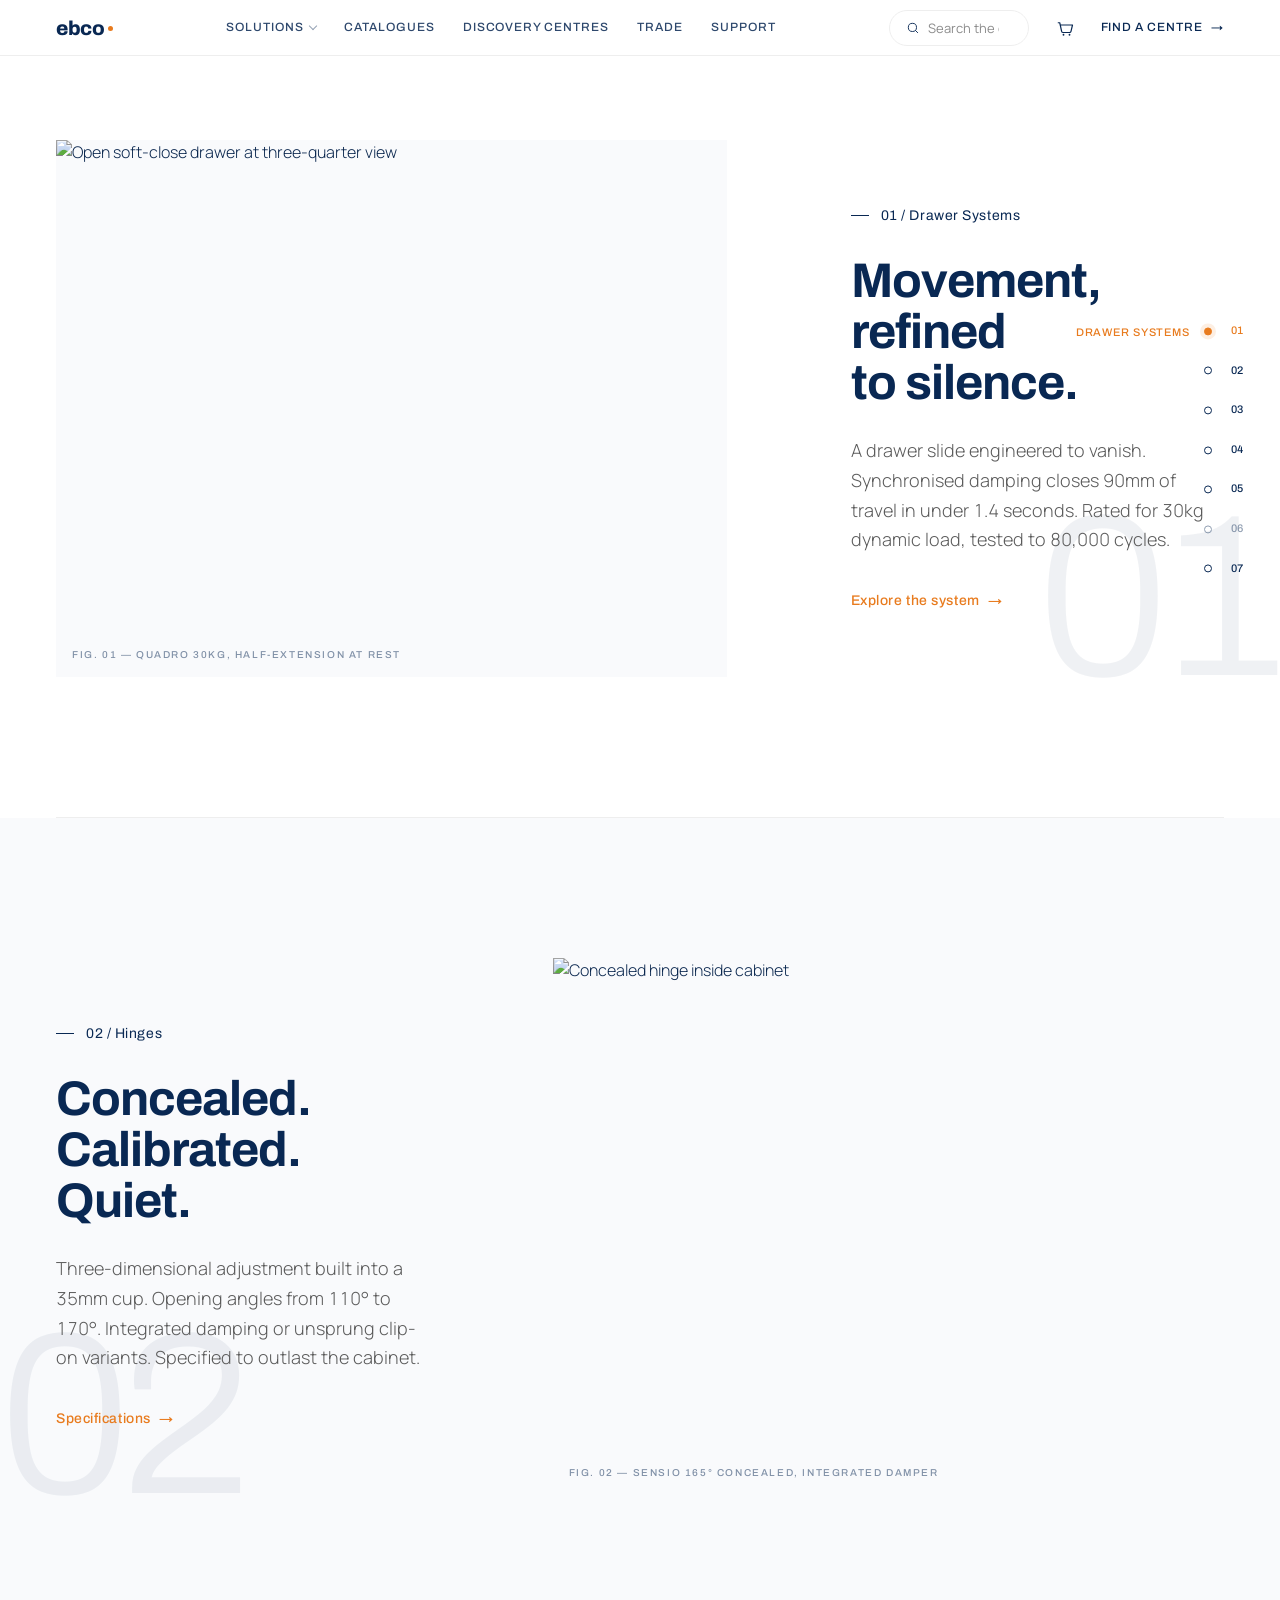
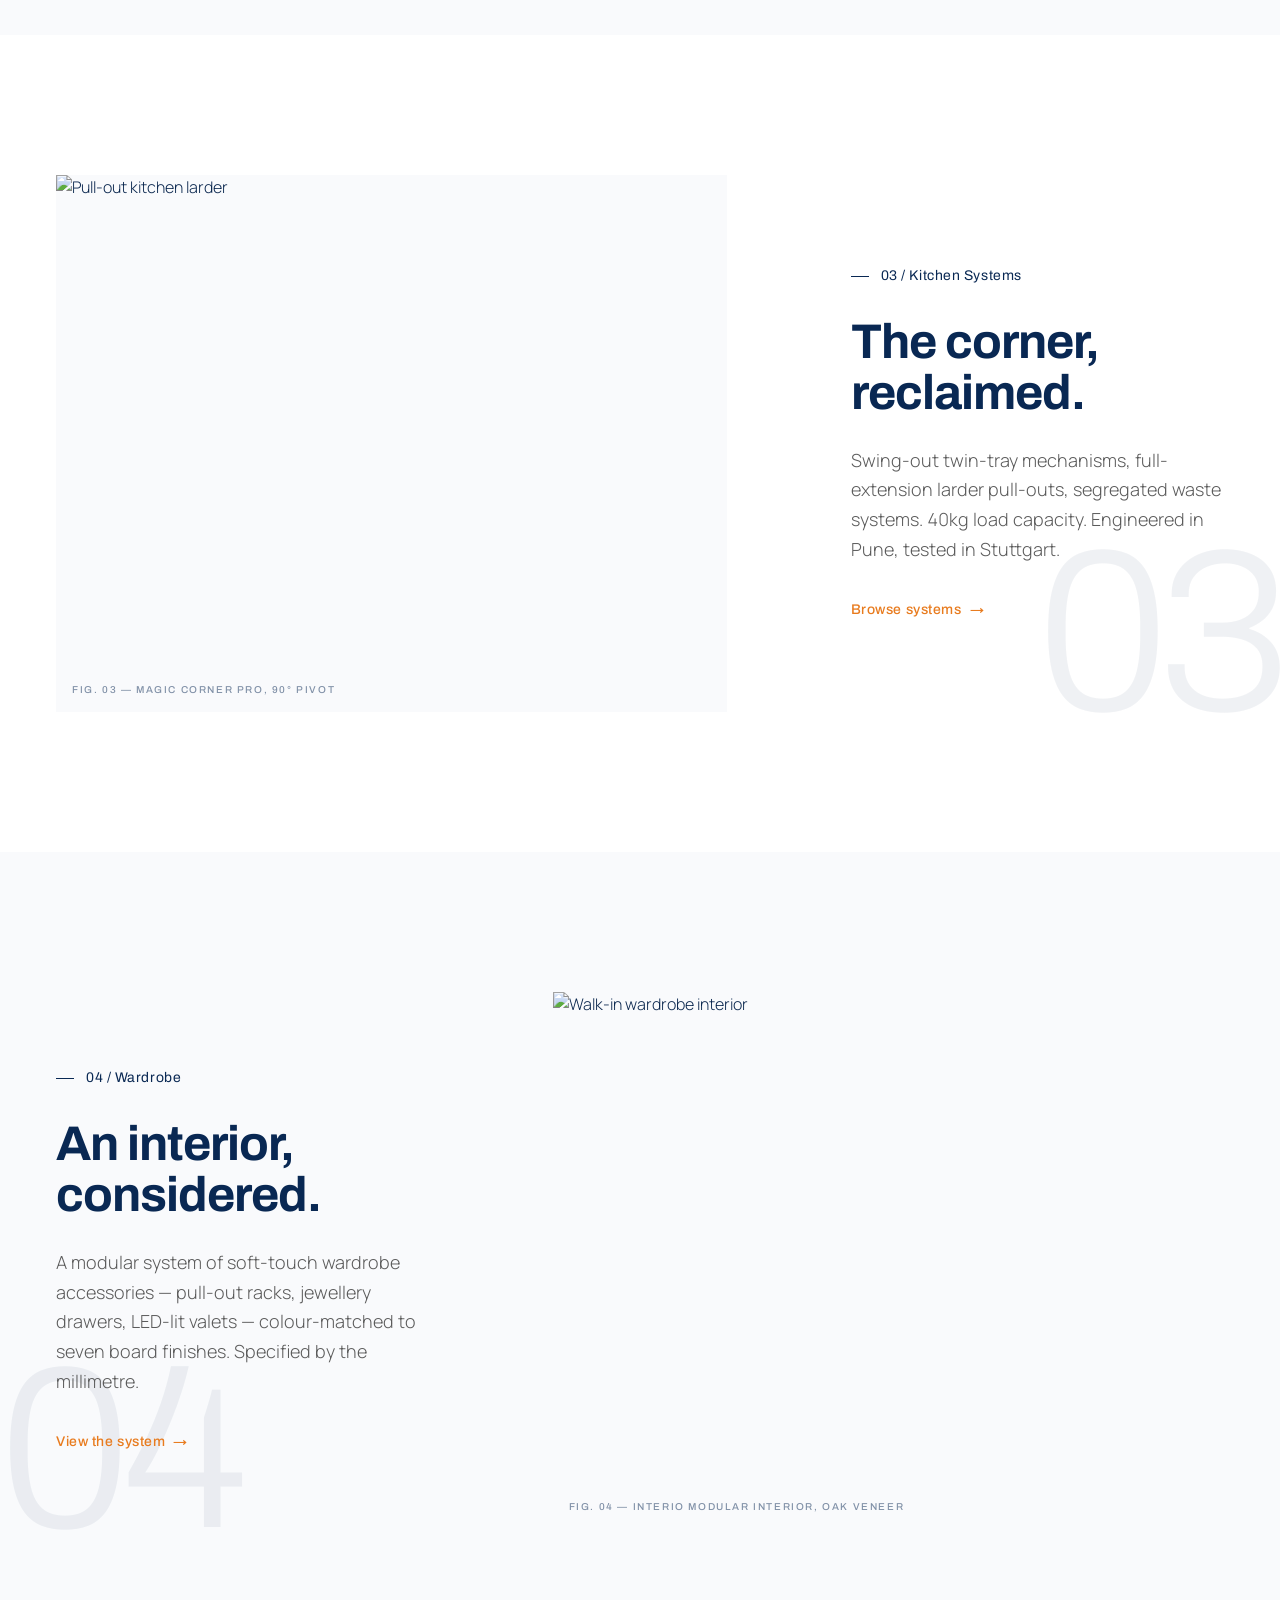
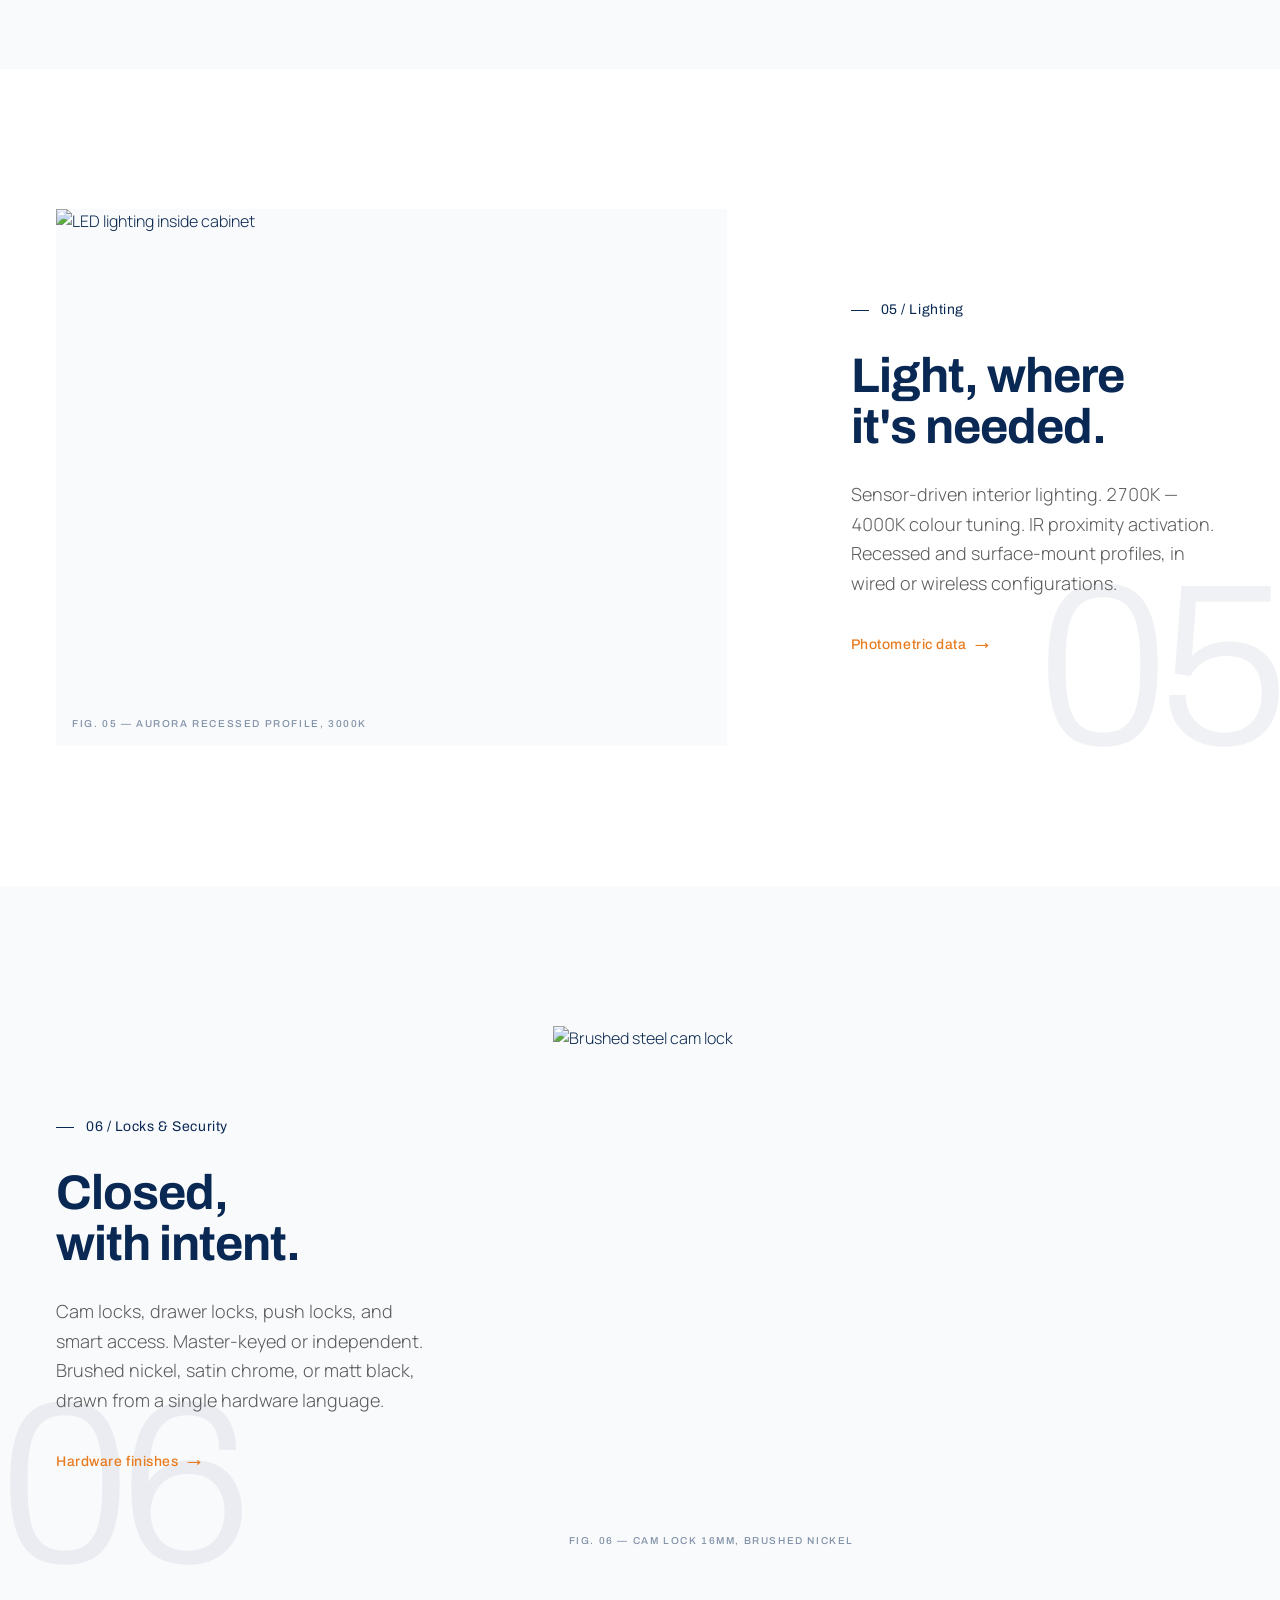
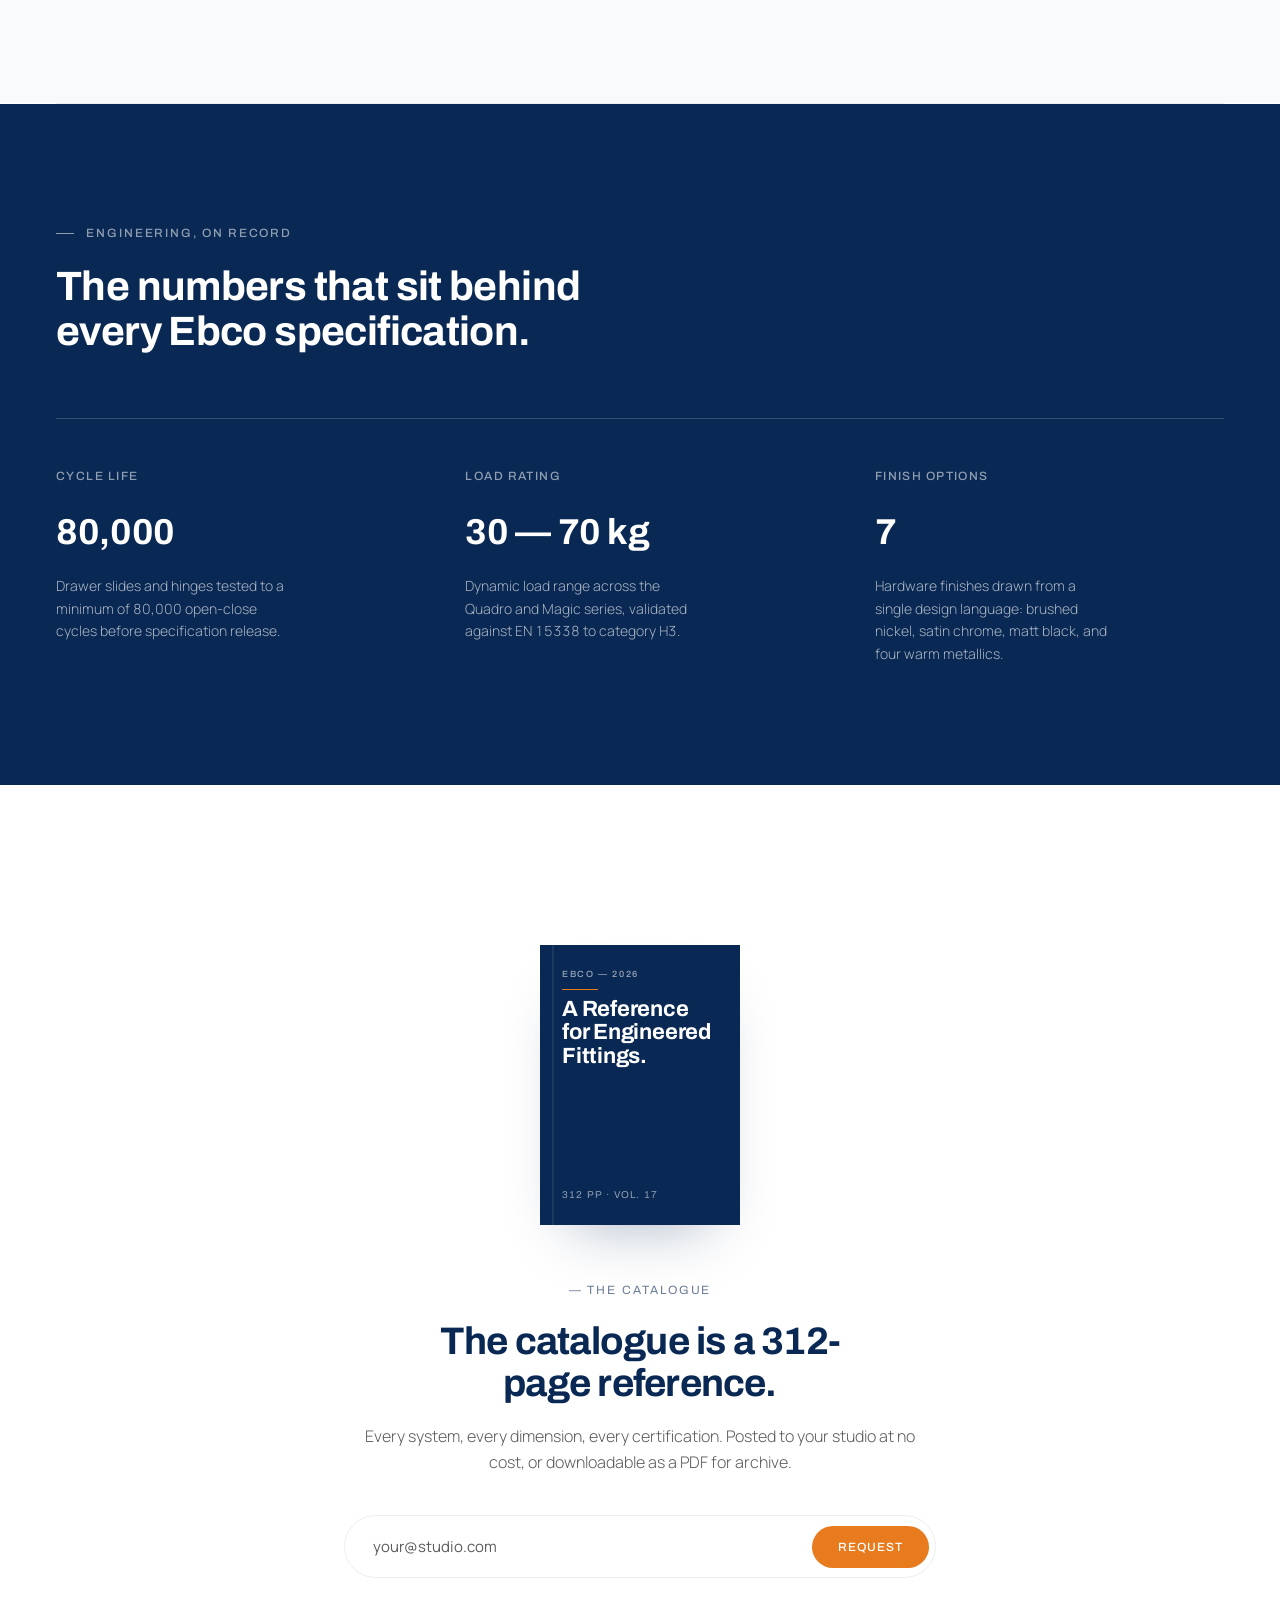
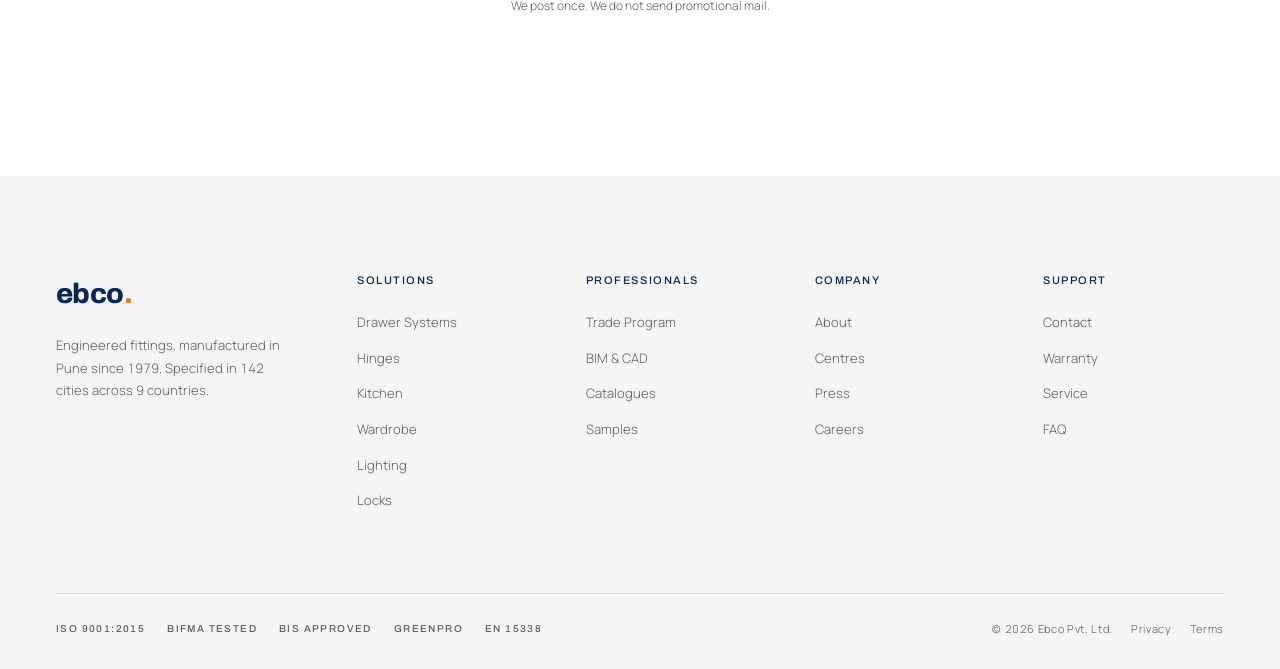
==== index.html @ 533020ce "Initial commit: Ebco 2.0 static site + GitHub Pages workflow" ====
<!doctype html>
<html lang="en">
<head>
<meta charset="utf-8" />
<meta name="viewport" content="width=device-width, initial-scale=1" />
<title>Ebco — A reference document.</title>

<link rel="preconnect" href="https://fonts.googleapis.com">
<link rel="preconnect" href="https://fonts.gstatic.com" crossorigin>
<link href="https://fonts.googleapis.com/css2?family=Archivo:wght@300;400;500;600;700&family=Manrope:wght@200;300;400;500;600&display=swap" rel="stylesheet">
<script src="mega-menu.js" defer></script>

<style>
  :root {
    --navy: #092853;
    --navy-deep: #061a37;
    --orange: #E87B1E;
    --orange-hover: #D77C1B;
    --tint-1: #F9FAFC;
    --tint-2: #F3FAFF;
    --white: #FFFFFF;
    --grey-50: #FAFAFA;
    --grey-100: #F5F5F5;
    --grey-300: #EEEEEE;
    --grey-500: #5B5B5B;
    --grey-700: #3a3a3a;
    --border-light: #DDDDDD;
    --font-display: 'Archivo', system-ui, sans-serif;
    --font-body: 'Manrope', system-ui, sans-serif;
  }

  * { box-sizing: border-box; margin: 0; padding: 0; }

  html { scroll-behavior: smooth; }
  body {
    background: var(--white);
    color: var(--navy);
    font-family: var(--font-body);
    font-weight: 300;
    font-size: 16px;
    line-height: 1.6;
    -webkit-font-smoothing: antialiased;
    -moz-osx-font-smoothing: grayscale;
    overflow-x: hidden;
    font-feature-settings: "tnum" 1;
  }
  a { color: inherit; text-decoration: none; transition: color 200ms; }
  img { display: block; max-width: 100%; }
  button { font-family: inherit; cursor: pointer; border: none; background: none; color: inherit; }
  ::selection { background: var(--navy); color: var(--white); }

  /* ===== Grid ===== */
  .grid12 {
    display: grid;
    grid-template-columns: repeat(12, 1fr);
    column-gap: 24px;
    width: 100%;
    max-width: 1440px;
    margin: 0 auto;
    padding: 0 56px;
  }
  @media (max-width: 900px) {
    .grid12 { padding: 0 24px; column-gap: 16px; }
  }

  /* ===== Type ===== */
  .ui {
    font-family: var(--font-display);
    font-weight: 500;
    font-size: 13px;
    letter-spacing: 0.08em;
    text-transform: uppercase;
  }
  .num-kicker {
    font-family: var(--font-display);
    font-weight: 300;
    font-size: 14px;
    letter-spacing: 0.06em;
    color: var(--navy);
    font-variant-numeric: tabular-nums;
  }
  .link-orange {
    color: var(--orange);
    font-family: var(--font-display);
    font-weight: 500;
    font-size: 14px;
    letter-spacing: 0.04em;
    display: inline-flex;
    align-items: center;
    gap: 8px;
  }
  .link-orange:hover { color: var(--orange-hover); }
  .link-orange .arr { display: inline-block; transition: transform 200ms; }
  .link-orange:hover .arr { transform: translateX(4px); }

  /* ===== Nav ===== */
  .nav {
    position: fixed; top: 0; left: 0; right: 0; z-index: 50;
    height: 56px;
    background: rgba(255,255,255,0.96);
    backdrop-filter: blur(8px);
    border-bottom: 1px solid var(--grey-300);
    display: flex; align-items: center;
  }
  .nav-inner {
    width: 100%; max-width: 1440px; margin: 0 auto;
    padding: 0 56px;
    display: flex; align-items: center; justify-content: space-between;
    gap: 32px;
  }
  .nav-logo { font-family: var(--font-display); font-weight: 800; font-size: 20px; color: var(--navy); letter-spacing: -0.02em; display: flex; align-items: center; gap: 4px; }
  .nav-logo .dot { width: 5px; height: 5px; border-radius: 50%; background: var(--orange); margin-bottom: -2px; }
  .nav-items { display: flex; gap: 28px; }
  .nav-items a {
    font-family: var(--font-display);
    font-weight: 500; font-size: 12px;
    letter-spacing: 0.08em; text-transform: uppercase;
    color: var(--navy); opacity: 0.85;
  }
  .nav-items a:hover { opacity: 1; color: var(--orange); }
  .nav-right { display: flex; align-items: center; gap: 20px; }

  .search-pill {
    display: inline-flex; align-items: center; gap: 8px;
    padding: 8px 16px;
    border: 1px solid var(--grey-300);
    border-radius: 50px;
    width: 140px;
    transition: width 280ms cubic-bezier(0.16,1,0.3,1), border-color 200ms;
    background: transparent;
  }
  .search-pill:focus-within {
    width: 280px;
    border-color: var(--orange);
  }
  .search-pill input {
    flex: 1; min-width: 0; border: none; outline: none; background: transparent;
    font-family: var(--font-body); font-size: 13px; color: var(--navy);
  }
  .search-pill input::placeholder { color: var(--grey-500); opacity: .7; }
  .search-pill svg { color: var(--navy); flex-shrink: 0; }
  .search-pill:focus-within svg { color: var(--orange); }

  .icon-btn {
    width: 32px; height: 32px;
    display: inline-flex; align-items: center; justify-content: center;
    color: var(--navy);
  }
  .icon-btn:hover { color: var(--orange); }

  .nav-cta {
    color: var(--navy);
    font-family: var(--font-display); font-weight: 500;
    font-size: 12px; letter-spacing: 0.08em; text-transform: uppercase;
    display: inline-flex; align-items: center; gap: 8px;
  }
  .nav-cta:hover { color: var(--orange); }

  @media (max-width: 1100px) {
    .nav-items { display: none; }
  }
  @media (max-width: 700px) {
    .nav-inner { padding: 0 24px; }
    .search-pill { width: 36px; padding: 8px; }
    .search-pill input { display: none; }
    .nav-cta-text { display: none; }
  }

  /* ===== Vertical section rail ===== */
  .rail {
    position: fixed;
    right: 36px;
    top: 50%;
    transform: translateY(-50%);
    z-index: 40;
    display: flex; flex-direction: column;
    gap: 22px;
  }
  .rail-item {
    display: flex; align-items: center; gap: 14px;
    color: var(--navy);
    opacity: 0.45;
    transition: opacity 240ms, color 240ms;
    cursor: pointer;
    text-align: right;
    position: relative;
    justify-content: flex-end;
  }
  .rail-item:hover { opacity: 0.85; }
  .rail-item.is-active { opacity: 1; color: var(--orange); }
  .rail-num {
    font-family: var(--font-display);
    font-weight: 500;
    font-size: 11px;
    letter-spacing: 0.06em;
    font-variant-numeric: tabular-nums;
    width: 18px;
    text-align: right;
  }
  .rail-dot {
    width: 8px; height: 8px; border-radius: 50%;
    border: 1px solid currentColor;
    background: transparent;
    transition: background 240ms, transform 240ms, box-shadow 240ms;
    flex-shrink: 0;
  }
  .rail-item.is-active .rail-dot {
    background: var(--orange);
    box-shadow: 0 0 0 4px rgba(232,123,30,0.12);
  }
  .rail-label {
    font-family: var(--font-display);
    font-weight: 500;
    font-size: 11px;
    letter-spacing: 0.08em;
    text-transform: uppercase;
    opacity: 0;
    transform: translateX(6px);
    transition: opacity 240ms, transform 240ms;
    white-space: nowrap;
    position: absolute;
    right: calc(100% + 14px); /* sit left of the dot+num row, never affect its width */
    top: 50%;
    margin-top: -7px; /* visually center to ~14px line height */
  }
  .rail-item.is-active .rail-label,
  .rail-item:hover .rail-label { opacity: 1; transform: translateX(0); }

  @media (max-width: 1100px) { .rail { display: none; } }

  /* ===== Scroll snap container ===== */
  .snap-wrap {
    /* IMPORTANT: Don't use scroll-snap on body — breaks nav. Just use intersection observer */
  }

  /* ===== Section ===== */
  section.spec {
    padding: 140px 0;
    background: var(--white);
    position: relative;
  }
  section.spec.banded { background: var(--tint-1); }

  .sys-row {
    display: grid;
    grid-template-columns: repeat(12, 1fr);
    column-gap: 24px;
    align-items: center;
    position: relative;
  }
  /* Ghost number */
  .ghost-num {
    position: absolute;
    font-family: var(--font-display);
    font-weight: 300;
    font-size: clamp(140px, 18vw, 240px);
    line-height: 0.85;
    color: var(--navy);
    opacity: 0.06;
    letter-spacing: -0.04em;
    pointer-events: none;
    z-index: 0;
    font-variant-numeric: tabular-nums;
    user-select: none;
  }
  .sys-image-left .ghost-num { right: 0; bottom: -20px; }
  .sys-image-right .ghost-num { left: 0; bottom: -20px; }

  .sys-image-left .sys-img-col { grid-column: 1 / span 7; }
  .sys-image-left .sys-copy-col { grid-column: 9 / span 4; }
  .sys-image-right .sys-img-col { grid-column: 6 / span 7; order: 2; }
  .sys-image-right .sys-copy-col { grid-column: 1 / span 4; }

  .sys-img {
    aspect-ratio: 5 / 4;
    background: var(--tint-1);
    position: relative;
    overflow: hidden;
  }
  .sys-img img {
    width: 100%; height: 100%; object-fit: cover;
    filter: saturate(0.92);
  }
  .sys-img .img-caption {
    position: absolute;
    left: 16px; bottom: 14px;
    font-family: var(--font-display);
    font-weight: 500; font-size: 10px;
    letter-spacing: 0.16em; text-transform: uppercase;
    color: var(--navy); opacity: 0.5;
    font-variant-numeric: tabular-nums;
  }

  .sys-copy { position: relative; z-index: 1; }
  .sys-copy .kicker {
    font-family: var(--font-display);
    font-weight: 400;
    font-size: 14px;
    letter-spacing: 0.04em;
    color: var(--navy);
    margin-bottom: 28px;
    font-variant-numeric: tabular-nums;
    display: flex; align-items: center; gap: 12px;
  }
  .sys-copy .kicker::before {
    content: ''; width: 18px; height: 1px; background: var(--navy); display: inline-block;
  }
  .sys-copy h2 {
    font-family: var(--font-display);
    font-weight: 700;
    font-size: clamp(36px, 3.8vw, 64px);
    line-height: 1.05;
    letter-spacing: -0.02em;
    color: var(--navy);
    margin-bottom: 28px;
    max-width: 12ch;
    text-wrap: balance;
  }
  .sys-copy .desc {
    font-family: var(--font-body);
    font-weight: 300;
    font-size: 18px;
    line-height: 1.65;
    color: var(--grey-500);
    margin-bottom: 32px;
    max-width: 50ch;
  }

  /* Divider */
  .hair { width: 100%; height: 1px; background: var(--grey-300); margin: 0 auto; }

  @media (max-width: 1024px) {
    .sys-row { grid-template-columns: 1fr; column-gap: 0; }
    .sys-image-left .sys-img-col,
    .sys-image-right .sys-img-col,
    .sys-image-left .sys-copy-col,
    .sys-image-right .sys-copy-col {
      grid-column: 1 / -1;
      order: initial;
    }
    .sys-image-right .sys-img-col { order: -1; }
    .sys-copy-col { margin-top: 40px; }
    .ghost-num { font-size: 120px !important; top: auto; bottom: -10px; }
    section.spec { padding: 80px 0; }
  }

  /* ===== Hero (Section 02) ===== */
  .hero {
    padding-top: 140px; /* under nav */
    padding-bottom: 120px;
  }

  /* ===== Spec strip ===== */
  .spec-strip {
    background: var(--navy);
    color: var(--white);
    padding: 120px 0;
  }
  .spec-strip .grid12 { row-gap: 0; }
  .spec-strip-head { grid-column: 1 / span 12; margin-bottom: 64px; }
  .spec-strip-head .kicker {
    font-family: var(--font-display); font-weight: 500;
    font-size: 12px; letter-spacing: 0.16em; text-transform: uppercase;
    color: rgba(255,255,255,0.55);
    display: flex; align-items: center; gap: 12px;
    margin-bottom: 20px;
  }
  .spec-strip-head .kicker::before {
    content: ''; width: 18px; height: 1px; background: rgba(255,255,255,0.55); display: inline-block;
  }
  .spec-strip-head h2 {
    font-family: var(--font-display); font-weight: 700;
    font-size: clamp(28px, 3.2vw, 44px); line-height: 1.1; letter-spacing: -0.015em;
    color: var(--white);
    max-width: 22ch;
  }
  .spec-cols {
    grid-column: 1 / span 12;
    display: grid;
    grid-template-columns: repeat(3, 1fr);
    gap: 60px;
    border-top: 1px solid rgba(255,255,255,0.18);
    padding-top: 48px;
  }
  .spec-col {
    display: flex; flex-direction: column;
  }
  .spec-col .lbl {
    font-family: var(--font-display); font-weight: 500;
    font-size: 12px; letter-spacing: 0.12em; text-transform: uppercase;
    color: rgba(255,255,255,0.55);
    margin-bottom: 18px;
  }
  .spec-col .big {
    font-family: var(--font-display); font-weight: 700;
    font-size: 36px; letter-spacing: -0.01em;
    color: var(--white);
    margin-bottom: 14px;
    font-variant-numeric: tabular-nums;
  }
  .spec-col .desc {
    font-family: var(--font-body); font-weight: 300;
    font-size: 14px; line-height: 1.6;
    color: rgba(255,255,255,0.65);
    max-width: 30ch;
  }
  @media (max-width: 900px) {
    .spec-cols { grid-template-columns: 1fr; gap: 36px; }
    .spec-strip { padding: 80px 0; }
  }

  /* ===== Catalogue request ===== */
  .cat-req {
    padding: 160px 0;
    background: var(--white);
    text-align: left;
  }
  .cat-inner {
    max-width: 640px;
    margin: 0 auto;
    padding: 0 24px;
  }
  .cat-thumb-wrap {
    margin-bottom: 56px;
    display: flex; justify-content: center;
  }
  .cat-thumb {
    width: 200px; height: 280px;
    background: var(--navy);
    box-shadow: 0 30px 60px -30px rgba(9,40,83,0.35);
    position: relative;
    overflow: hidden;
    display: flex; flex-direction: column; justify-content: space-between;
    padding: 22px;
    color: var(--white);
  }
  .cat-thumb::after {
    content: ''; position: absolute;
    left: 12px; top: 0; bottom: 0; width: 2px;
    background: rgba(255,255,255,0.08);
  }
  .cat-thumb .tt-top { font-family: var(--font-display); font-weight: 500; font-size: 9px; letter-spacing: 0.18em; opacity: 0.6; }
  .cat-thumb .tt-mid { font-family: var(--font-display); font-weight: 700; font-size: 22px; line-height: 1.05; letter-spacing: -0.01em; }
  .cat-thumb .tt-bot { font-family: var(--font-display); font-weight: 400; font-size: 10px; letter-spacing: 0.12em; opacity: 0.55; }
  .cat-thumb .tt-rule { width: 36px; height: 1px; background: var(--orange); margin: 8px 0; }

  .cat-req h2 {
    font-family: var(--font-display); font-weight: 700;
    font-size: clamp(28px, 3vw, 44px); line-height: 1.1; letter-spacing: -0.02em;
    color: var(--navy);
    text-align: left;
    margin-bottom: 18px;
    max-width: 18ch;
  }
  .cat-req p.lead {
    font-family: var(--font-body); font-weight: 300;
    font-size: 16px; line-height: 1.65; color: var(--grey-500);
    max-width: 56ch;
    margin-bottom: 40px;
  }
  .req-form {
    display: flex; align-items: center; gap: 10px;
    padding: 6px;
    border: 1px solid var(--grey-300);
    border-radius: 50px;
    background: var(--white);
    transition: border-color 200ms;
    margin-bottom: 18px;
  }
  .req-form:focus-within { border-color: var(--orange); }
  .req-form input {
    flex: 1; border: none; outline: none; background: transparent;
    padding: 14px 22px; font-family: var(--font-body); font-size: 15px;
    color: var(--navy);
  }
  .req-form input::placeholder { color: var(--grey-500); }
  .req-cta {
    background: var(--orange); color: var(--white);
    padding: 14px 26px; border-radius: 50px;
    font-family: var(--font-display); font-weight: 500;
    font-size: 12px; letter-spacing: 0.08em; text-transform: uppercase;
    transition: background 200ms;
  }
  .req-cta:hover { background: var(--orange-hover); }
  .req-fine { font-size: 12px; color: var(--grey-500); }

  @media (max-width: 600px) {
    .cat-req { padding: 80px 0; }
    .req-form { flex-direction: column; border-radius: 18px; padding: 10px; }
    .req-form input { width: 100%; text-align: center; }
    .req-cta { width: 100%; justify-content: center; display: flex; }
  }

  /* ===== Footer ===== */
  footer.f {
    background: var(--grey-100);
    color: var(--navy);
    padding: 96px 0 32px;
  }
  .f-grid {
    display: grid;
    grid-template-columns: 1.4fr repeat(4, 1fr);
    gap: 48px;
    margin-bottom: 80px;
  }
  .f-brand .logo { font-family: var(--font-display); font-weight: 800; font-size: 28px; color: var(--navy); letter-spacing: -0.02em; }
  .f-brand .logo .dot { color: var(--orange); }
  .f-brand p { margin-top: 18px; font-size: 13px; color: var(--grey-500); line-height: 1.7; max-width: 28ch; }
  .f-col h4 {
    font-family: var(--font-display); font-weight: 500;
    font-size: 11px; letter-spacing: 0.14em; text-transform: uppercase;
    color: var(--navy); margin-bottom: 20px;
  }
  .f-col ul { list-style: none; display: flex; flex-direction: column; gap: 10px; }
  .f-col a { font-size: 13px; color: var(--grey-500); font-weight: 300; }
  .f-col a:hover { color: var(--orange); }
  .f-base {
    border-top: 1px solid var(--border-light);
    padding-top: 26px;
    display: flex; justify-content: space-between; align-items: center;
    flex-wrap: wrap; gap: 16px;
    font-size: 11px; color: var(--grey-500);
    letter-spacing: 0.06em;
  }
  .f-base .certs { display: flex; gap: 22px; flex-wrap: wrap; font-family: var(--font-display); font-weight: 500; letter-spacing: 0.14em; text-transform: uppercase; font-size: 10px; }
  .f-base .legal { display: flex; gap: 18px; }
  .f-base a:hover { color: var(--orange); }
  @media (max-width: 900px) {
    .f-grid { grid-template-columns: 1fr 1fr; gap: 40px; }
  }
  @media (max-width: 540px) {
    .f-grid { grid-template-columns: 1fr; }
  }
</style>
</head>
<body>

<!-- ============ NAV ============ -->
<header class="nav">
  <div class="nav-inner">
    <a href="#" class="nav-logo">ebco<span class="dot"></span></a>
    <nav class="nav-items">
      <a href="#sec-1">Solutions</a>
      <a href="#">Catalogues</a>
      <a href="Find a Centre.html">Discovery Centres</a>
      <a href="#">Trade</a>
      <a href="#">Support</a>
    </nav>
    <div class="nav-right">
      <label class="search-pill" aria-label="Search">
        <svg viewBox="0 0 24 24" width="14" height="14" fill="none" stroke="currentColor" stroke-width="1.6">
          <circle cx="11" cy="11" r="7"></circle>
          <path d="m20 20-3.5-3.5" stroke-linecap="round"></path>
        </svg>
        <input type="search" placeholder="Search the catalogue" />
      </label>
      <button class="icon-btn" aria-label="Cart">
        <svg viewBox="0 0 24 24" width="18" height="18" fill="none" stroke="currentColor" stroke-width="1.6">
          <path d="M3 5h2l2.5 11.5a2 2 0 0 0 2 1.5h8.5a2 2 0 0 0 2-1.5L22 8H6" stroke-linecap="round" stroke-linejoin="round"></path>
          <circle cx="10" cy="21" r="1.2" fill="currentColor" stroke="none"></circle>
          <circle cx="18" cy="21" r="1.2" fill="currentColor" stroke="none"></circle>
        </svg>
      </button>
      <a href="Find a Centre.html" class="nav-cta"><span class="nav-cta-text">Find a centre</span> →</a>
    </div>
  </div>
</header>

<!-- ============ RAIL ============ -->
<aside class="rail" id="rail">
  <a class="rail-item" data-target="sec-1"><span class="rail-label">Drawer Systems</span><span class="rail-dot"></span><span class="rail-num">01</span></a>
  <a class="rail-item" data-target="sec-2"><span class="rail-label">Hinges</span><span class="rail-dot"></span><span class="rail-num">02</span></a>
  <a class="rail-item" data-target="sec-3"><span class="rail-label">Kitchen Systems</span><span class="rail-dot"></span><span class="rail-num">03</span></a>
  <a class="rail-item" data-target="sec-4"><span class="rail-label">Wardrobe</span><span class="rail-dot"></span><span class="rail-num">04</span></a>
  <a class="rail-item" data-target="sec-5"><span class="rail-label">Lighting</span><span class="rail-dot"></span><span class="rail-num">05</span></a>
  <a class="rail-item" data-target="sec-6"><span class="rail-label">Locks</span><span class="rail-dot"></span><span class="rail-num">06</span></a>
  <a class="rail-item" data-target="sec-7"><span class="rail-label">Catalogue</span><span class="rail-dot"></span><span class="rail-num">07</span></a>
</aside>

<main>

<!-- ============ 01. HERO / DRAWER SYSTEMS ============ -->
<section class="spec hero" id="sec-1" data-screen-label="01 Drawer Systems">
  <div class="grid12 sys-row sys-image-left">
    <div class="ghost-num">01</div>
    <div class="sys-img-col">
      <div class="sys-img">
        <img src="https://images.unsplash.com/photo-1556909114-f6e7ad7d3136?w=1600&q=85&auto=format&fit=crop" alt="Open soft-close drawer at three-quarter view" loading="eager" />
        <div class="img-caption">Fig. 01 — Quadro 30kg, half-extension at rest</div>
      </div>
    </div>
    <div class="sys-copy-col">
      <div class="sys-copy">
        <div class="kicker">01 / Drawer Systems</div>
        <h2>Movement, refined to silence.</h2>
        <p class="desc">A drawer slide engineered to vanish. Synchronised damping closes 90mm of travel in under 1.4 seconds. Rated for 30kg dynamic load, tested to 80,000 cycles.</p>
        <a href="PLP - Power User.html" class="link-orange">Explore the system <span class="arr">→</span></a>
      </div>
    </div>
  </div>
</section>

<div class="grid12"><div class="hair" style="grid-column: 1 / -1;"></div></div>

<!-- ============ 02. HINGES ============ -->
<section class="spec banded" id="sec-2" data-screen-label="02 Hinges">
  <div class="grid12 sys-row sys-image-right">
    <div class="ghost-num">02</div>
    <div class="sys-img-col">
      <div class="sys-img">
        <img src="https://images.unsplash.com/photo-1565538810643-b5bdb714032a?w=1600&q=85&auto=format&fit=crop" alt="Concealed hinge inside cabinet" />
        <div class="img-caption">Fig. 02 — Sensio 165° concealed, integrated damper</div>
      </div>
    </div>
    <div class="sys-copy-col">
      <div class="sys-copy">
        <div class="kicker">02 / Hinges</div>
        <h2>Concealed. Calibrated. Quiet.</h2>
        <p class="desc">Three-dimensional adjustment built into a 35mm cup. Opening angles from 110° to 170°. Integrated damping or unsprung clip-on variants. Specified to outlast the cabinet.</p>
        <a href="PLP - Power User.html" class="link-orange">Specifications <span class="arr">→</span></a>
      </div>
    </div>
  </div>
</section>

<!-- ============ 03. KITCHEN SYSTEMS ============ -->
<section class="spec" id="sec-3" data-screen-label="03 Kitchen Systems">
  <div class="grid12 sys-row sys-image-left">
    <div class="ghost-num">03</div>
    <div class="sys-img-col">
      <div class="sys-img">
        <img src="https://images.unsplash.com/photo-1556910103-1c02745aae4d?w=1600&q=85&auto=format&fit=crop" alt="Pull-out kitchen larder" />
        <div class="img-caption">Fig. 03 — Magic Corner Pro, 90° pivot</div>
      </div>
    </div>
    <div class="sys-copy-col">
      <div class="sys-copy">
        <div class="kicker">03 / Kitchen Systems</div>
        <h2>The corner, reclaimed.</h2>
        <p class="desc">Swing-out twin-tray mechanisms, full-extension larder pull-outs, segregated waste systems. 40kg load capacity. Engineered in Pune, tested in Stuttgart.</p>
        <a href="PLP - Power User.html" class="link-orange">Browse systems <span class="arr">→</span></a>
      </div>
    </div>
  </div>
</section>

<!-- ============ 04. WARDROBE ============ -->
<section class="spec banded" id="sec-4" data-screen-label="04 Wardrobe">
  <div class="grid12 sys-row sys-image-right">
    <div class="ghost-num">04</div>
    <div class="sys-img-col">
      <div class="sys-img">
        <img src="https://images.unsplash.com/photo-1631679706909-1844bbd07221?w=1600&q=85&auto=format&fit=crop" alt="Walk-in wardrobe interior" />
        <div class="img-caption">Fig. 04 — Interio modular interior, oak veneer</div>
      </div>
    </div>
    <div class="sys-copy-col">
      <div class="sys-copy">
        <div class="kicker">04 / Wardrobe</div>
        <h2>An interior, considered.</h2>
        <p class="desc">A modular system of soft-touch wardrobe accessories — pull-out racks, jewellery drawers, LED-lit valets — colour-matched to seven board finishes. Specified by the millimetre.</p>
        <a href="PLP - Power User.html" class="link-orange">View the system <span class="arr">→</span></a>
      </div>
    </div>
  </div>
</section>

<!-- ============ 05. LIGHTING ============ -->
<section class="spec" id="sec-5" data-screen-label="05 Lighting">
  <div class="grid12 sys-row sys-image-left">
    <div class="ghost-num">05</div>
    <div class="sys-img-col">
      <div class="sys-img">
        <img src="https://images.unsplash.com/photo-1556228720-195a672e8a03?w=1600&q=85&auto=format&fit=crop" alt="LED lighting inside cabinet" />
        <div class="img-caption">Fig. 05 — Aurora recessed profile, 3000K</div>
      </div>
    </div>
    <div class="sys-copy-col">
      <div class="sys-copy">
        <div class="kicker">05 / Lighting</div>
        <h2>Light, where it's needed.</h2>
        <p class="desc">Sensor-driven interior lighting. 2700K — 4000K colour tuning. IR proximity activation. Recessed and surface-mount profiles, in wired or wireless configurations.</p>
        <a href="PLP - Power User.html" class="link-orange">Photometric data <span class="arr">→</span></a>
      </div>
    </div>
  </div>
</section>

<!-- ============ 06. LOCKS ============ -->
<section class="spec banded" id="sec-6" data-screen-label="06 Locks">
  <div class="grid12 sys-row sys-image-right">
    <div class="ghost-num">06</div>
    <div class="sys-img-col">
      <div class="sys-img">
        <img src="https://images.unsplash.com/photo-1558618666-fcd25c85cd64?w=1600&q=85&auto=format&fit=crop" alt="Brushed steel cam lock" />
        <div class="img-caption">Fig. 06 — Cam lock 16mm, brushed nickel</div>
      </div>
    </div>
    <div class="sys-copy-col">
      <div class="sys-copy">
        <div class="kicker">06 / Locks &amp; Security</div>
        <h2>Closed, with intent.</h2>
        <p class="desc">Cam locks, drawer locks, push locks, and smart access. Master-keyed or independent. Brushed nickel, satin chrome, or matt black, drawn from a single hardware language.</p>
        <a href="PLP - Power User.html" class="link-orange">Hardware finishes <span class="arr">→</span></a>
      </div>
    </div>
  </div>
</section>

<div class="grid12"><div class="hair" style="grid-column: 1 / -1;"></div></div>

<!-- ============ SPEC STRIP ============ -->
<section class="spec-strip" data-screen-label="07 Specification">
  <div class="grid12">
    <div class="spec-strip-head">
      <div class="kicker">Engineering, on record</div>
      <h2>The numbers that sit behind every Ebco specification.</h2>
    </div>
    <div class="spec-cols">
      <div class="spec-col">
        <div class="lbl">Cycle Life</div>
        <div class="big">80,000</div>
        <div class="desc">Drawer slides and hinges tested to a minimum of 80,000 open-close cycles before specification release.</div>
      </div>
      <div class="spec-col">
        <div class="lbl">Load Rating</div>
        <div class="big">30 — 70 kg</div>
        <div class="desc">Dynamic load range across the Quadro and Magic series, validated against EN 15338 to category H3.</div>
      </div>
      <div class="spec-col">
        <div class="lbl">Finish Options</div>
        <div class="big">7</div>
        <div class="desc">Hardware finishes drawn from a single design language: brushed nickel, satin chrome, matt black, and four warm metallics.</div>
      </div>
    </div>
  </div>
</section>

<!-- ============ CATALOGUE REQUEST ============ -->
<section class="cat-req" id="sec-7" data-screen-label="08 Catalogue Request">
  <div class="cat-inner">
    <div class="cat-thumb-wrap">
      <div class="cat-thumb" aria-hidden="true">
        <div>
          <div class="tt-top">EBCO — 2026</div>
          <div class="tt-rule"></div>
          <div class="tt-mid">A Reference<br/>for Engineered<br/>Fittings.</div>
        </div>
        <div class="tt-bot">312 PP · VOL. 17</div>
      </div>
    </div>
    <div style="text-align:center; display:flex; flex-direction:column; align-items:center;">
      <div class="kicker" style="font-family:var(--font-display); font-weight:400; font-size:12px; letter-spacing:0.16em; text-transform:uppercase; color:var(--navy); margin-bottom: 20px; opacity:.6;">— THE CATALOGUE</div>
      <h2 style="text-align:center; margin-left:auto; margin-right:auto;">The catalogue is a 312-page reference.</h2>
      <p class="lead" style="text-align:center; margin-left:auto; margin-right:auto;">Every system, every dimension, every certification. Posted to your studio at no cost, or downloadable as a PDF for archive.</p>
    </div>
    <form class="req-form" onsubmit="event.preventDefault(); this.querySelector('.req-cta').textContent='✓ Requested';">
      <input type="email" required placeholder="your@studio.com" aria-label="Email" />
      <button class="req-cta" type="submit">Request</button>
    </form>
    <p class="req-fine" style="text-align:center;">We post once. We do not send promotional mail.</p>
  </div>
</section>

</main>

<!-- ============ FOOTER ============ -->
<footer class="f" data-screen-label="09 Footer">
  <div class="grid12">
    <div style="grid-column: 1 / -1;">
      <div class="f-grid">
        <div class="f-brand">
          <div class="logo">ebco<span class="dot">.</span></div>
          <p>Engineered fittings, manufactured in Pune since 1979. Specified in 142 cities across 9 countries.</p>
        </div>
        <div class="f-col">
          <h4>Solutions</h4>
          <ul>
            <li><a href="#sec-1">Drawer Systems</a></li>
            <li><a href="#sec-2">Hinges</a></li>
            <li><a href="#sec-3">Kitchen</a></li>
            <li><a href="#sec-4">Wardrobe</a></li>
            <li><a href="#sec-5">Lighting</a></li>
            <li><a href="#sec-6">Locks</a></li>
          </ul>
        </div>
        <div class="f-col">
          <h4>Professionals</h4>
          <ul>
            <li><a href="#">Trade Program</a></li>
            <li><a href="#">BIM &amp; CAD</a></li>
            <li><a href="#">Catalogues</a></li>
            <li><a href="#">Samples</a></li>
          </ul>
        </div>
        <div class="f-col">
          <h4>Company</h4>
          <ul>
            <li><a href="#">About</a></li>
            <li><a href="#">Centres</a></li>
            <li><a href="#">Press</a></li>
            <li><a href="#">Careers</a></li>
          </ul>
        </div>
        <div class="f-col">
          <h4>Support</h4>
          <ul>
            <li><a href="#">Contact</a></li>
            <li><a href="#">Warranty</a></li>
            <li><a href="#">Service</a></li>
            <li><a href="#">FAQ</a></li>
          </ul>
        </div>
      </div>
      <div class="f-base">
        <div class="certs">
          <span>ISO 9001:2015</span>
          <span>BIFMA Tested</span>
          <span>BIS Approved</span>
          <span>GreenPro</span>
          <span>EN 15338</span>
        </div>
        <div class="legal">
          <span>© 2026 Ebco Pvt. Ltd.</span>
          <a href="#">Privacy</a>
          <a href="#">Terms</a>
        </div>
      </div>
    </div>
  </div>
</footer>

<script>
  // Section rail — track current section via IntersectionObserver
  (function(){
    var items = document.querySelectorAll('.rail-item');
    var sections = ['sec-1','sec-2','sec-3','sec-4','sec-5','sec-6','sec-7']
      .map(function(id){ return document.getElementById(id); }).filter(Boolean);

    function setActive(id){
      items.forEach(function(el){
        el.classList.toggle('is-active', el.dataset.target === id);
      });
    }

    // Click → smooth scroll
    items.forEach(function(el){
      el.addEventListener('click', function(e){
        e.preventDefault();
        var t = document.getElementById(el.dataset.target);
        if (t) t.scrollIntoView({ behavior:'smooth', block:'start' });
      });
    });

    // IntersectionObserver
    var io = new IntersectionObserver(function(entries){
      // Pick the entry with highest intersection ratio above a threshold
      var best = null;
      entries.forEach(function(e){
        if (e.isIntersecting && (!best || e.intersectionRatio > best.intersectionRatio)) {
          best = e;
        }
      });
      if (best) setActive(best.target.id);
    }, { rootMargin: '-40% 0px -40% 0px', threshold: [0, 0.25, 0.5, 0.75] });

    sections.forEach(function(s){ io.observe(s); });

    // Set initial
    setActive('sec-1');
  })();
</script>

</body>
</html>
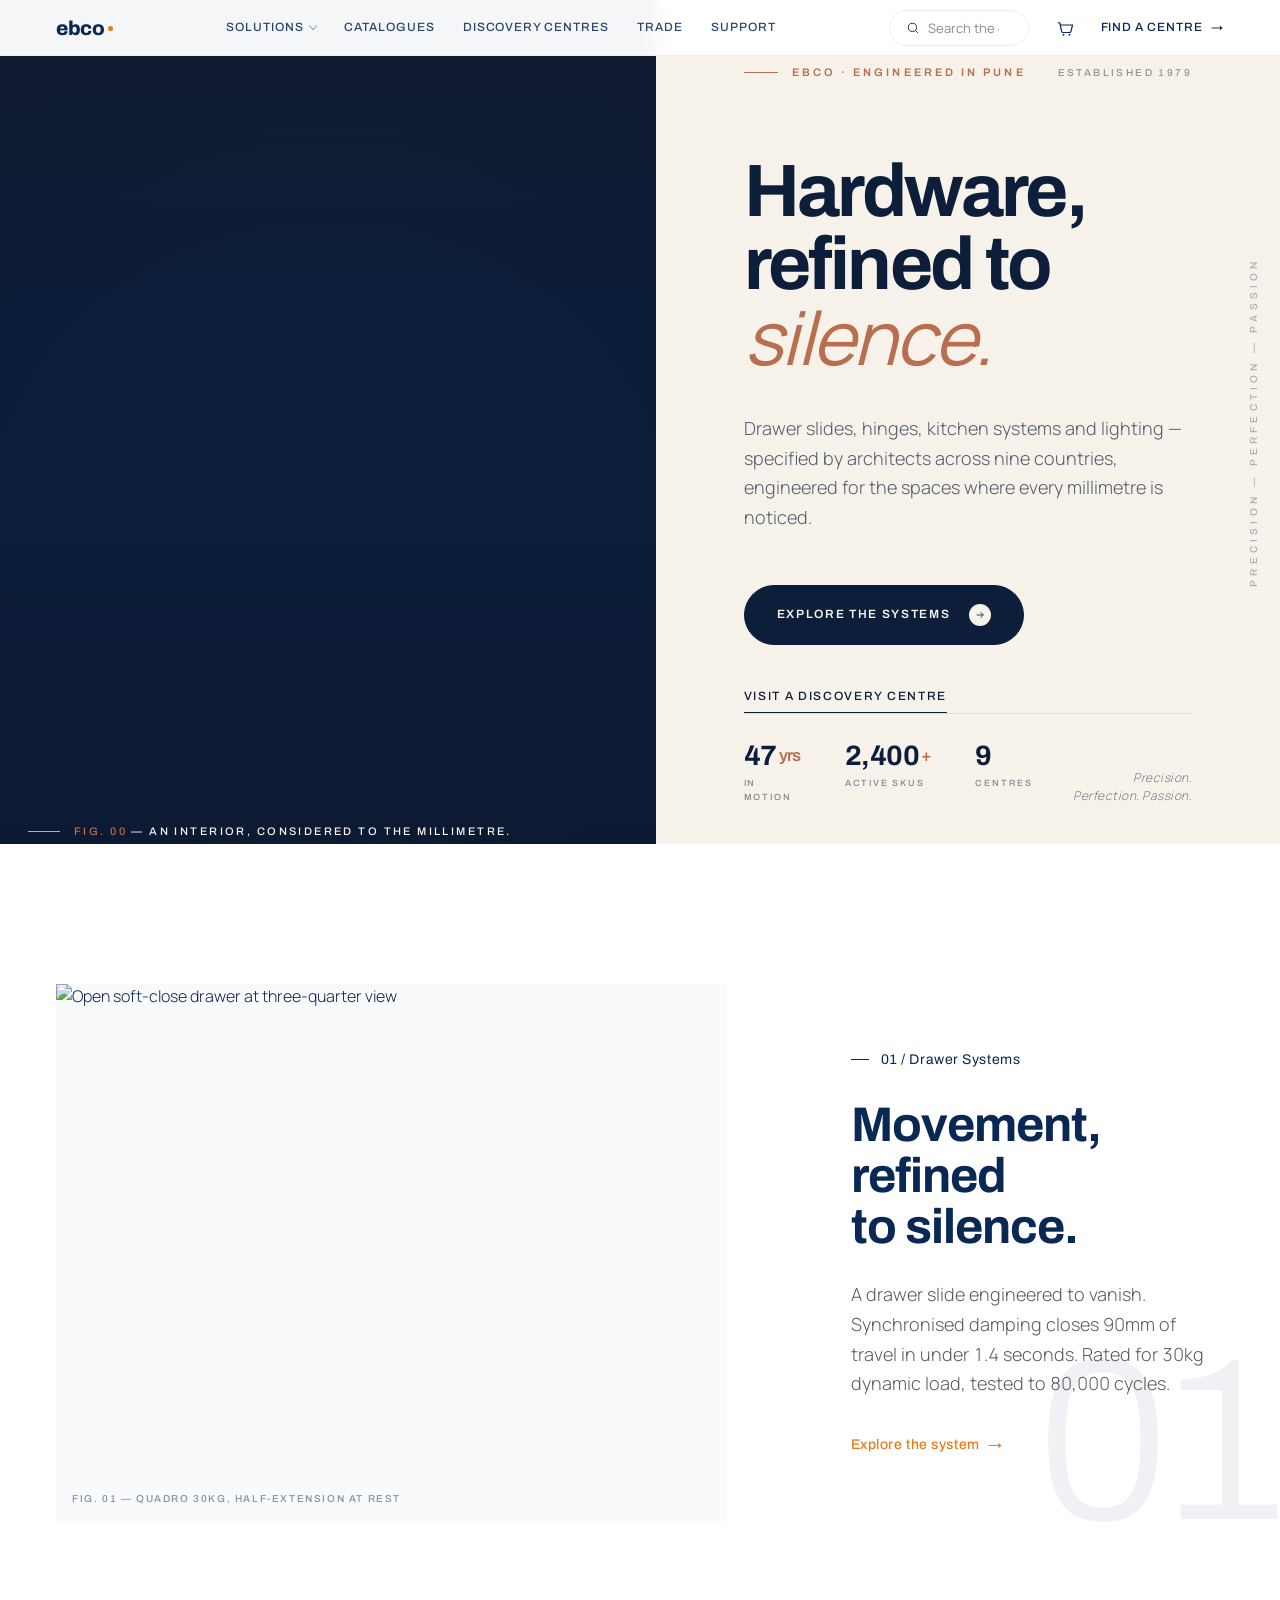
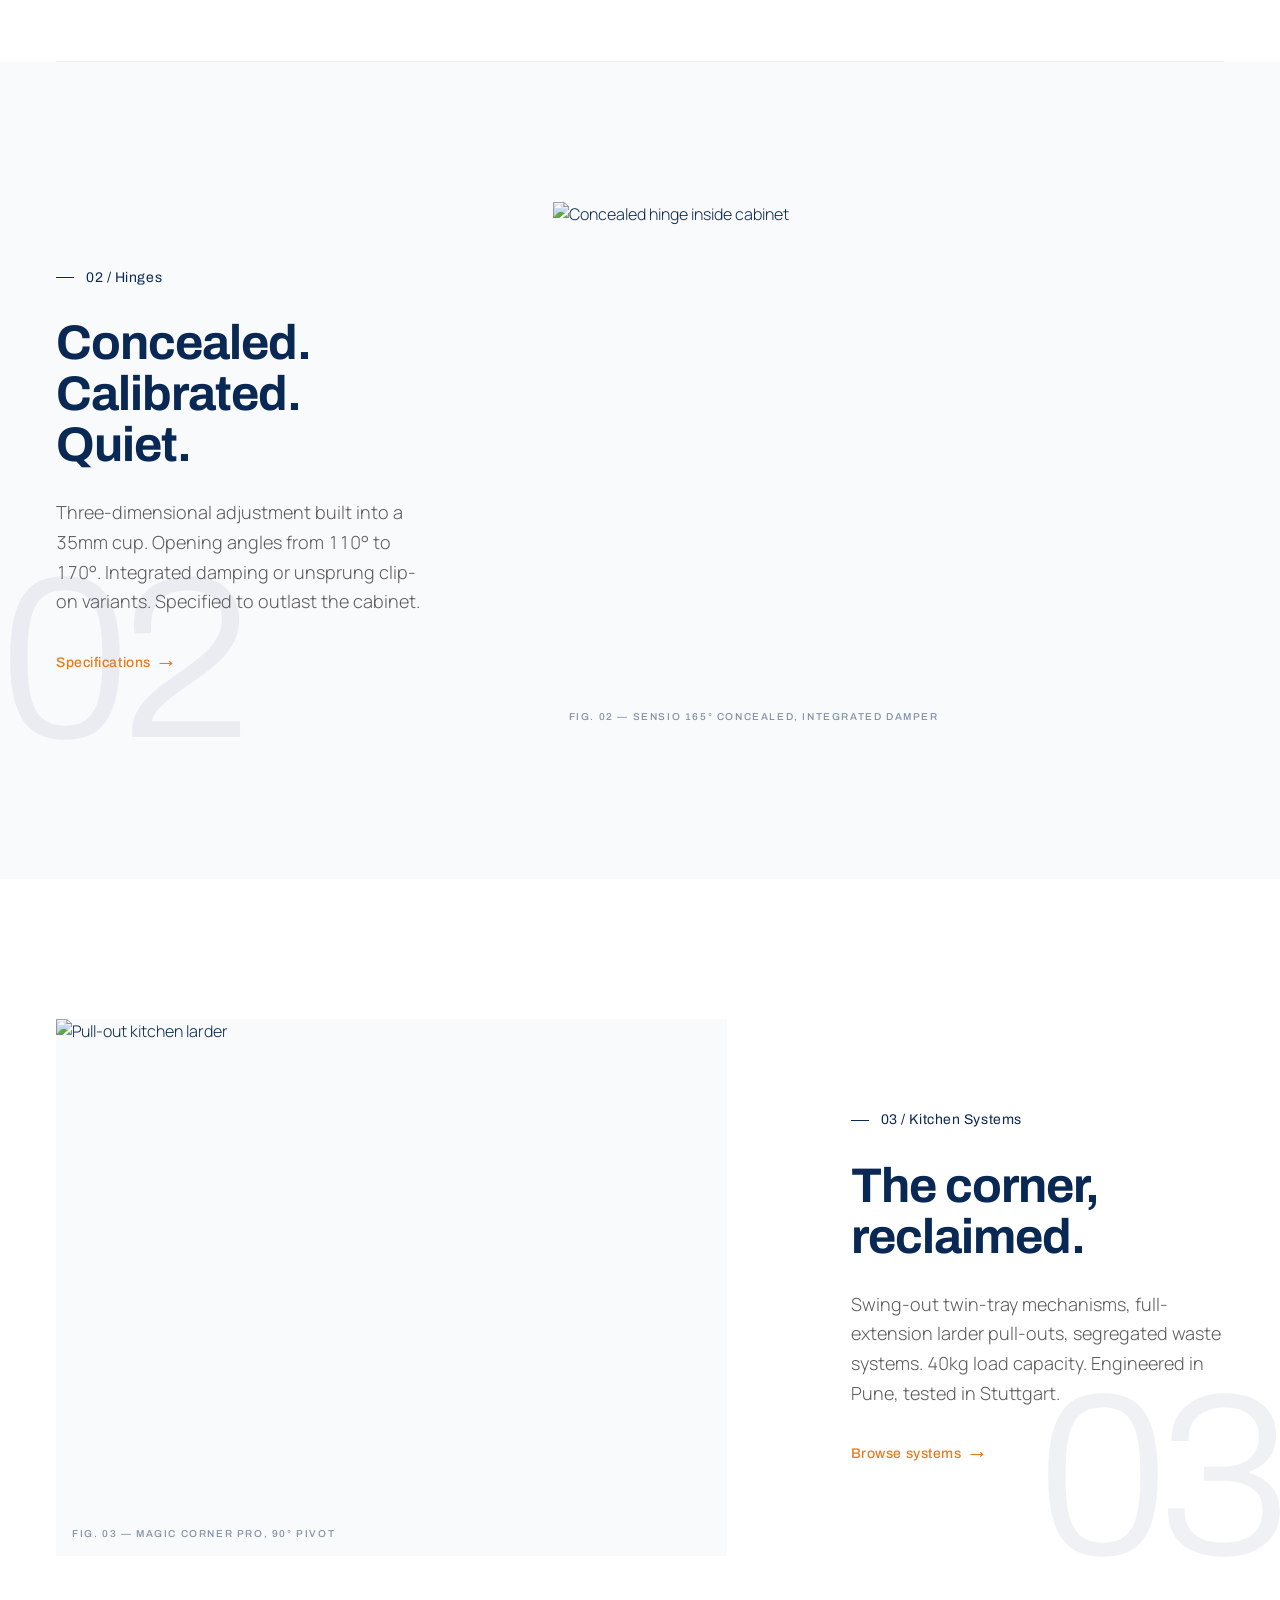
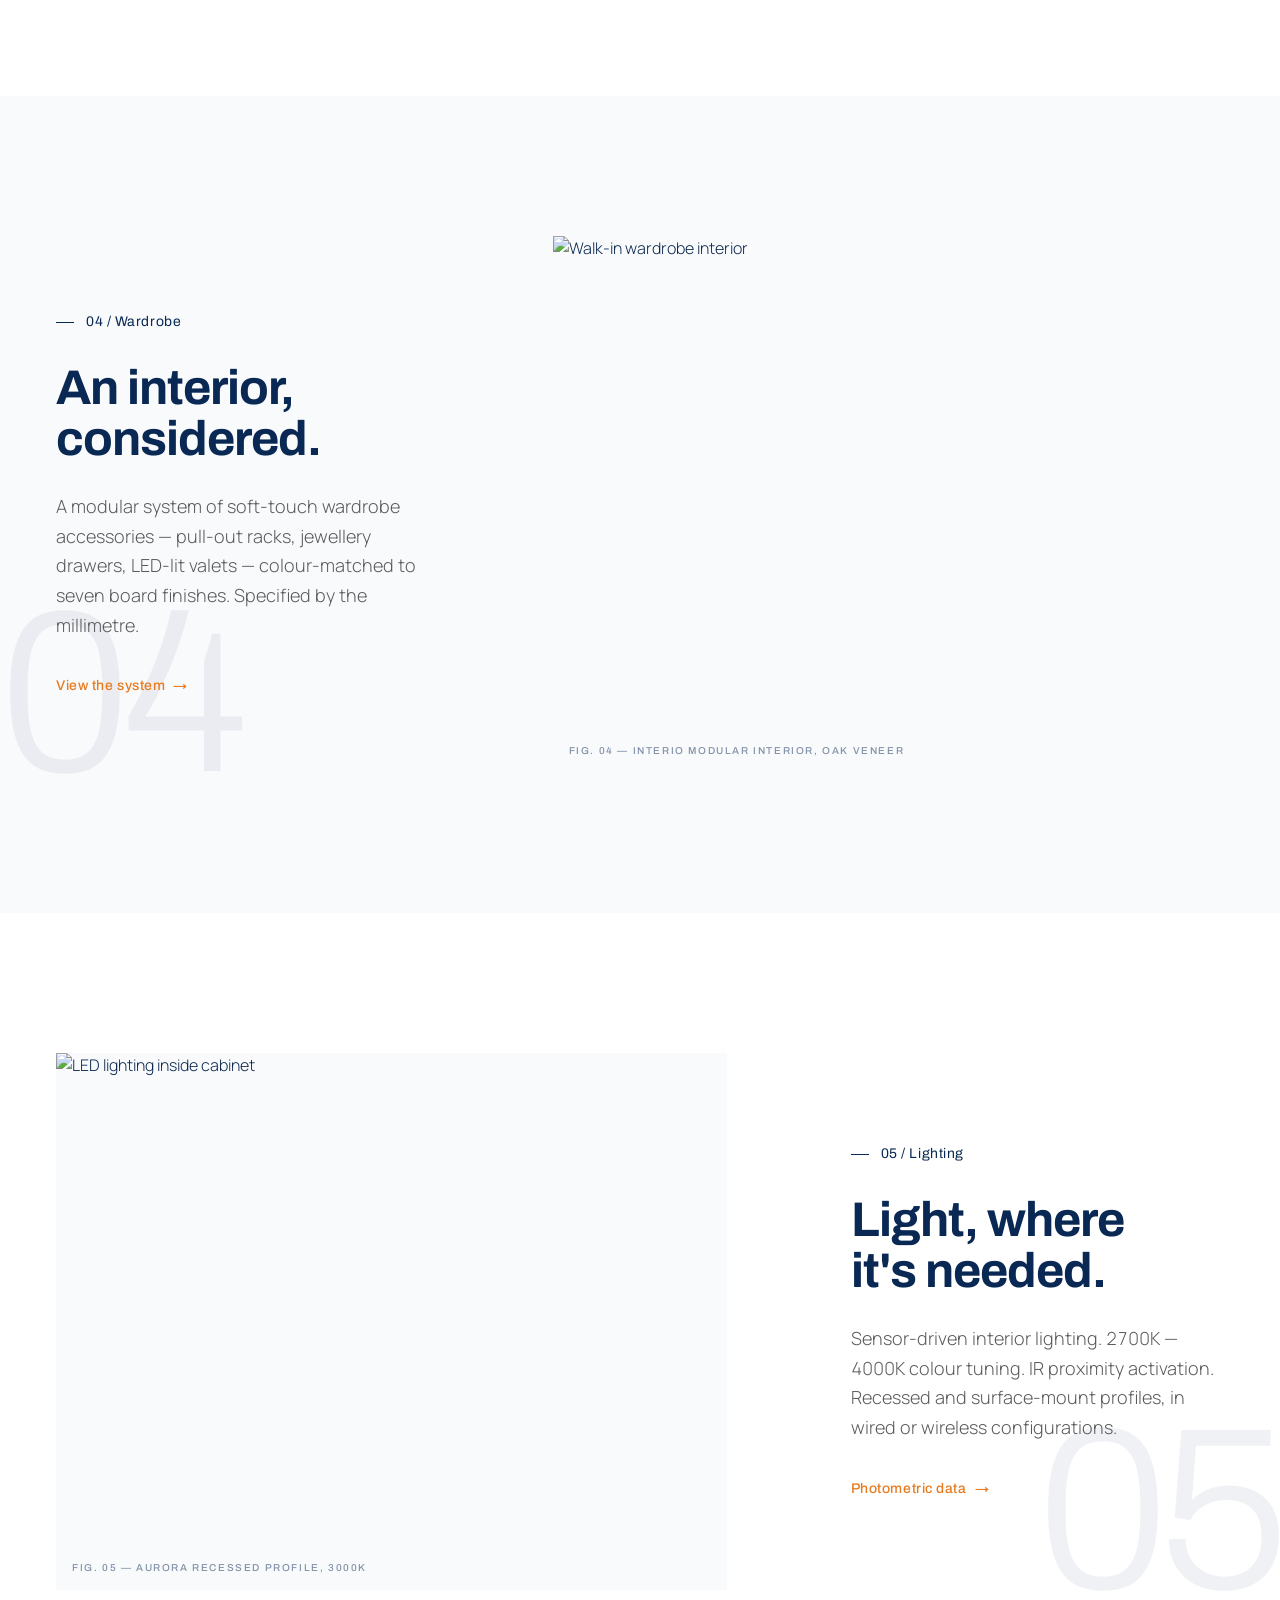
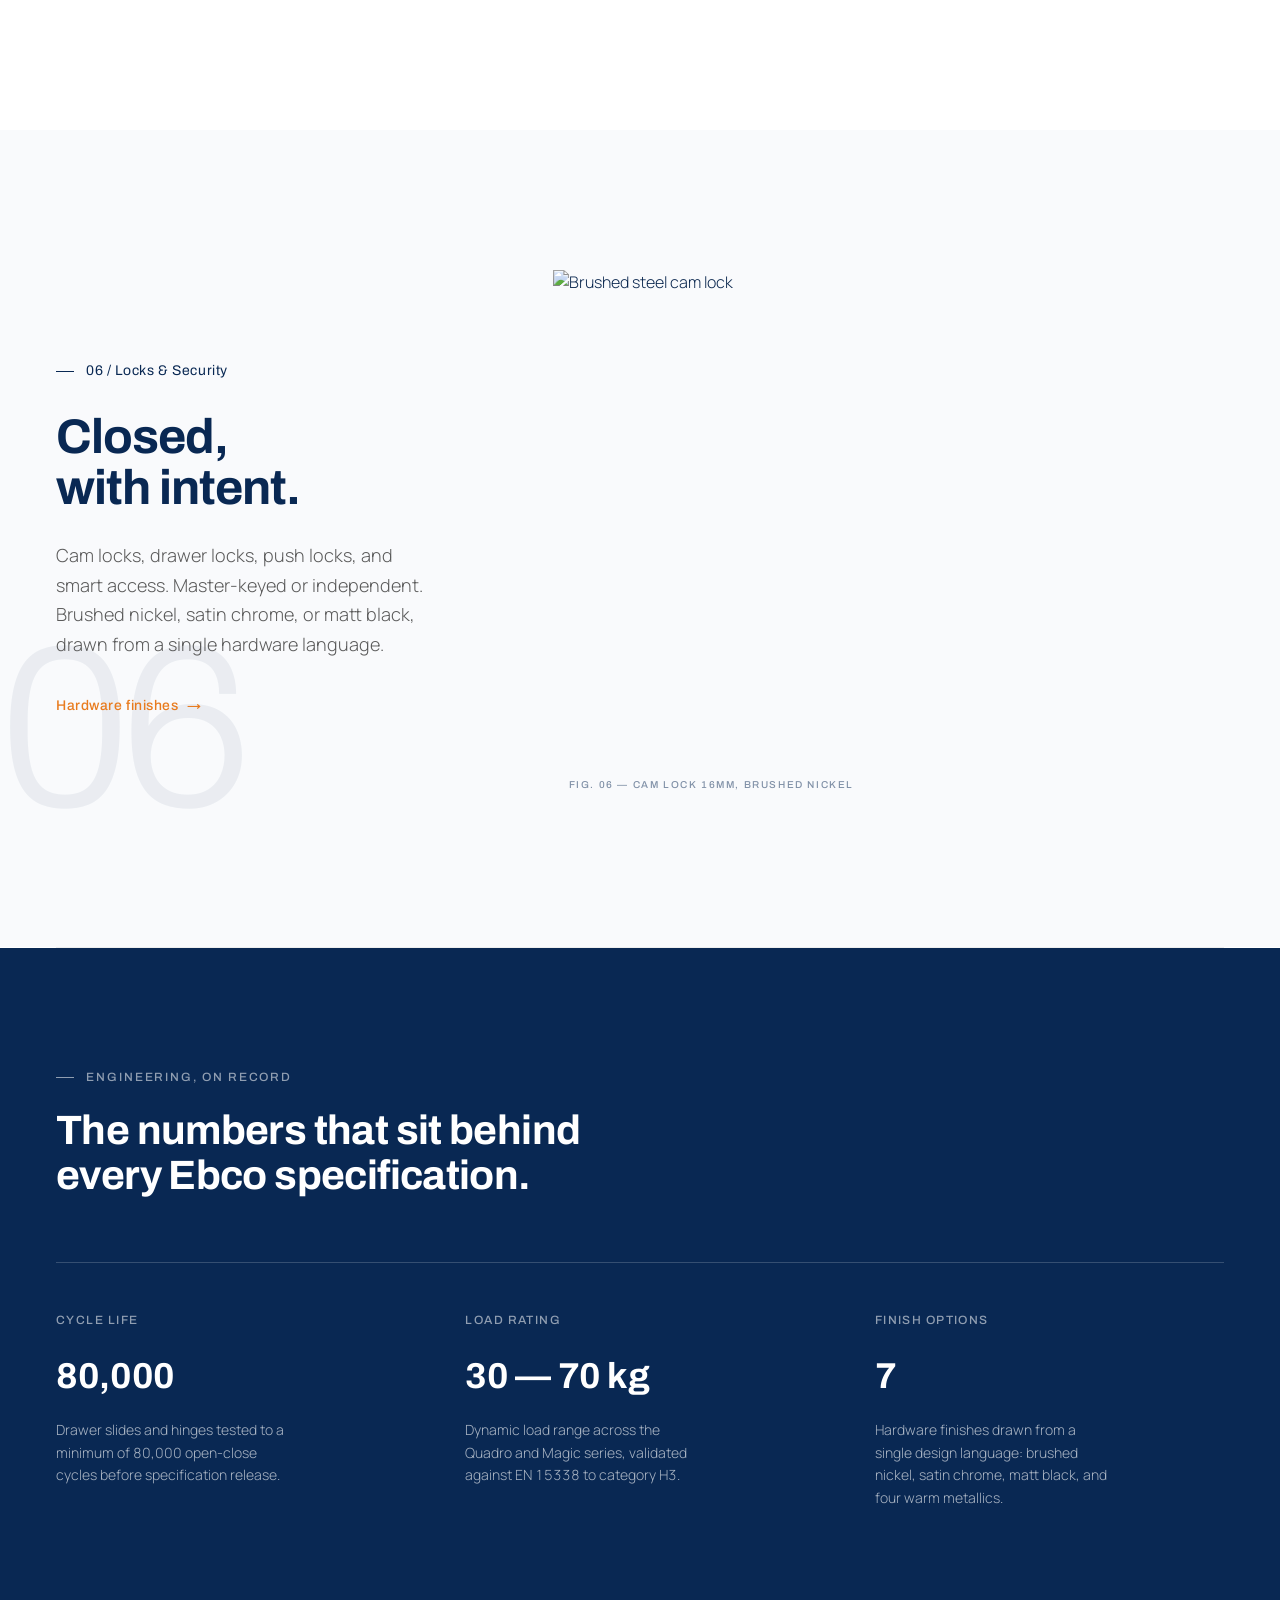
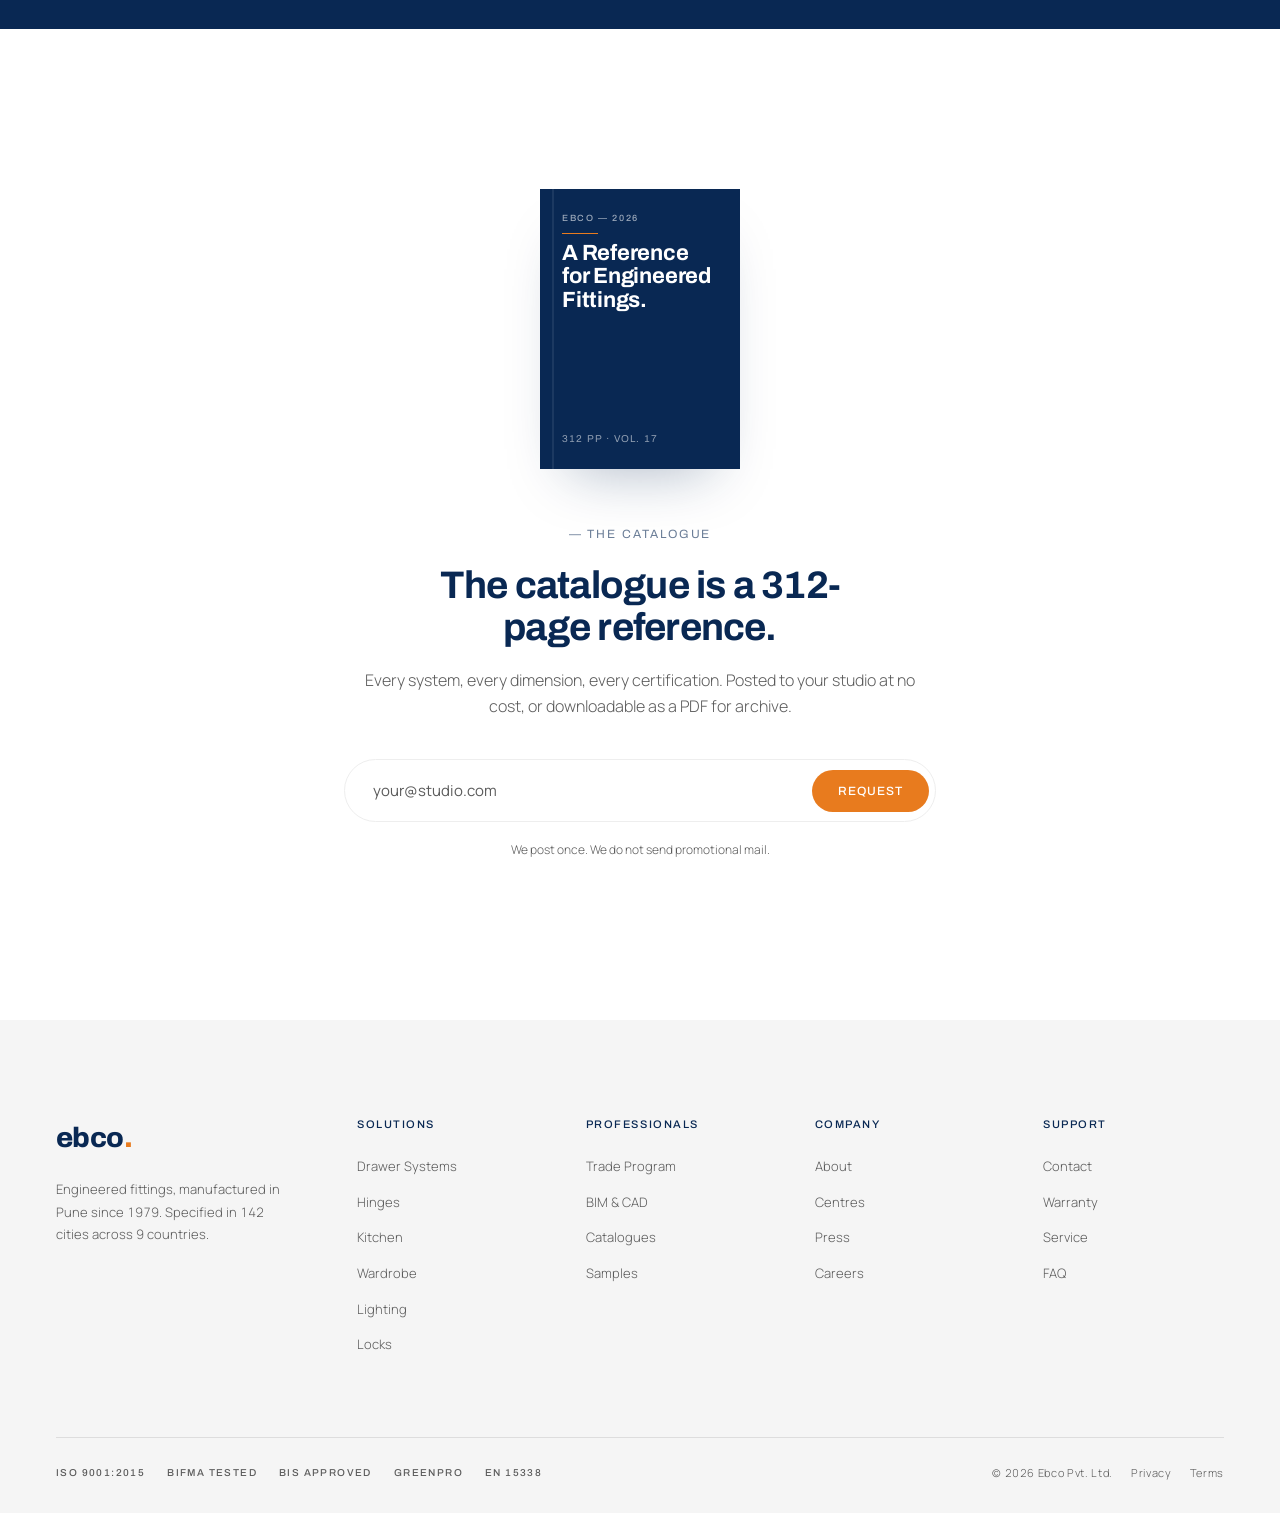
==== commit 7174987d: "feat(home): add editorial intro hero section" ====
--- a/index.html
+++ b/index.html
@@ -93,6 +93,246 @@
   .link-orange .arr { display: inline-block; transition: transform 200ms; }
   .link-orange:hover .arr { transform: translateX(4px); }
 
+  /* ===== Intro hero (premium editorial split-screen) ===== */
+  section.intro {
+    /* Section-local refined palette — terracotta accent + warm off-white,
+       overrides Ebco's bright orange just for this band */
+    --terracotta: #B86E4F;
+    --terracotta-deep: #9A5A40;
+    --bone: #F7F2EA;
+    --bone-line: #E5DDD0;
+    --ink: #0C1E3A;
+
+    /* Full viewport minus sticky nav (56px) */
+    height: calc(100vh - 56px);
+    min-height: 680px;
+    background: var(--bone);
+    display: flex; flex-direction: column;
+    position: relative;
+    overflow: hidden;
+    padding: 0;
+  }
+
+  /* Subtle film grain on the whole section for editorial feel */
+  section.intro::after {
+    content: ''; position: absolute; inset: 0;
+    pointer-events: none;
+    background-image:
+      radial-gradient(rgba(12,30,58,0.02) 1px, transparent 1px);
+    background-size: 3px 3px;
+    mix-blend-mode: multiply;
+    z-index: 1;
+  }
+
+  .intro-grid {
+    display: grid;
+    grid-template-columns: 1.05fr 1fr;
+    width: 100%;
+    flex: 1;
+    align-items: stretch;
+    position: relative;
+    z-index: 2;
+    min-height: 0;
+  }
+
+  /* ===== LEFT: cinematic photograph (edge-to-edge, no margin) ===== */
+  .intro-img {
+    position: relative;
+    background: var(--ink);
+    overflow: hidden;
+  }
+  .intro-img video {
+    position: absolute; inset: 0;
+    width: 100%; height: 100%;
+    object-fit: cover;
+    display: block;
+    z-index: 0;
+  }
+  /* Warm cinematic wash + gentle vignette */
+  .intro-img::before {
+    content: ''; position: absolute; inset: 0;
+    background:
+      radial-gradient(120% 80% at 50% 60%, transparent 40%, rgba(12,18,40,0.35) 100%),
+      linear-gradient(180deg, rgba(60,30,15,0.18) 0%, rgba(0,0,0,0) 35%, rgba(0,0,0,0) 60%, rgba(12,18,40,0.35) 100%);
+  }
+  /* Editorial frame label, lower-left */
+  .intro-img-label {
+    position: absolute; left: 28px; bottom: 28px;
+    color: var(--bone);
+    font-family: var(--font-display); font-weight: 500;
+    font-size: 11px; letter-spacing: 0.22em; text-transform: uppercase;
+    display: flex; align-items: center; gap: 14px;
+    z-index: 2;
+  }
+  .intro-img-label::before {
+    content: ''; width: 32px; height: 1px; background: var(--bone); opacity: 0.7;
+  }
+  .intro-img-label .figno { color: var(--terracotta); }
+
+  /* Pagination indicator, upper-left over photo */
+  .intro-paginate {
+    position: absolute; left: 28px; top: 28px;
+    color: var(--bone);
+    font-family: var(--font-display); font-weight: 500;
+    font-size: 11px; letter-spacing: 0.18em; text-transform: uppercase;
+    z-index: 2;
+    display: flex; align-items: center; gap: 12px;
+  }
+  .intro-paginate .now { color: var(--terracotta); font-weight: 700; font-size: 13px; }
+  .intro-paginate .div { opacity: 0.45; }
+
+  /* ===== RIGHT: copy stack with ample negative space ===== */
+  .intro-copy {
+    display: grid;
+    grid-template-rows: 1fr auto 1fr;
+    padding: 64px 88px;
+    position: relative;
+  }
+  .intro-copy-top {
+    align-self: start;
+    display: flex; justify-content: space-between; align-items: center;
+  }
+  .intro-copy-top .eyebrow {
+    font-family: var(--font-display); font-weight: 600;
+    font-size: 11px; letter-spacing: 0.28em; text-transform: uppercase;
+    color: var(--terracotta);
+    display: flex; align-items: center; gap: 14px;
+  }
+  .intro-copy-top .eyebrow::before {
+    content: ''; width: 34px; height: 1px; background: var(--terracotta);
+  }
+  .intro-copy-top .est {
+    font-family: var(--font-display); font-weight: 500;
+    font-size: 10px; letter-spacing: 0.24em; text-transform: uppercase;
+    color: rgba(12,30,58,0.45);
+  }
+
+  .intro-copy-middle { align-self: center; }
+  .intro-copy-middle h1 {
+    font-family: var(--font-display); font-weight: 700;
+    font-size: clamp(48px, 5.8vw, 96px);
+    line-height: 0.98;
+    letter-spacing: -0.035em;
+    color: var(--ink);
+    margin: 0 0 36px;
+    text-wrap: balance;
+  }
+  .intro-copy-middle h1 em {
+    font-style: italic;
+    font-weight: 400;
+    color: var(--terracotta);
+    font-family: 'Manrope', serif;
+    letter-spacing: -0.02em;
+  }
+  .intro-copy-middle .lede {
+    font-family: var(--font-body); font-weight: 300;
+    font-size: 18px; line-height: 1.65;
+    color: rgba(12,30,58,0.7);
+    margin-bottom: 52px;
+    max-width: 44ch;
+  }
+
+  .intro-actions {
+    display: flex; align-items: center; gap: 36px; flex-wrap: wrap;
+  }
+  .intro-actions .ia-primary {
+    font-family: var(--font-display); font-weight: 600;
+    font-size: 12px; letter-spacing: 0.14em; text-transform: uppercase;
+    color: var(--bone);
+    background: var(--ink);
+    padding: 18px 32px;
+    display: inline-flex; align-items: center; gap: 18px;
+    border-radius: 50px;
+    transition: all 280ms cubic-bezier(0.16,1,0.3,1);
+    border: 1px solid var(--ink);
+  }
+  .intro-actions .ia-primary:hover {
+    background: var(--terracotta);
+    border-color: var(--terracotta);
+    gap: 22px;
+  }
+  .intro-actions .ia-primary .arr {
+    display: inline-flex; align-items: center; justify-content: center;
+    width: 22px; height: 22px; border-radius: 50%;
+    background: var(--bone); color: var(--ink);
+    transition: transform 240ms;
+  }
+  .intro-actions .ia-primary:hover .arr { transform: translateX(2px); color: var(--terracotta); }
+  .intro-actions .ia-secondary {
+    font-family: var(--font-display); font-weight: 500;
+    font-size: 12px; letter-spacing: 0.14em; text-transform: uppercase;
+    color: var(--ink);
+    display: inline-flex; align-items: center; gap: 10px;
+    padding: 6px 0;
+    border-bottom: 1px solid var(--ink);
+    transition: color 200ms, border-color 200ms, gap 220ms;
+  }
+  .intro-actions .ia-secondary:hover {
+    color: var(--terracotta); border-color: var(--terracotta);
+    gap: 14px;
+  }
+
+  .intro-copy-bot {
+    align-self: end;
+    display: flex; justify-content: space-between; align-items: flex-end;
+    gap: 32px;
+    padding-top: 28px;
+    border-top: 1px solid var(--bone-line);
+  }
+  .intro-meta {
+    display: flex; gap: 44px;
+  }
+  .intro-meta .m {
+    display: flex; flex-direction: column; gap: 6px;
+  }
+  .intro-meta .m .v {
+    font-family: var(--font-display); font-weight: 700;
+    font-size: 28px; letter-spacing: -0.02em;
+    color: var(--ink); font-variant-numeric: tabular-nums;
+    line-height: 1;
+  }
+  .intro-meta .m .v .acc { color: var(--terracotta); font-size: 0.6em; font-weight: 600; vertical-align: 4px; margin-left: 2px; }
+  .intro-meta .m .l {
+    font-family: var(--font-display); font-weight: 500;
+    font-size: 9px; letter-spacing: 0.2em; text-transform: uppercase;
+    color: rgba(12,30,58,0.5);
+  }
+  .intro-tagline {
+    font-family: var(--font-body); font-style: italic; font-weight: 300;
+    font-size: 12px; color: rgba(12,30,58,0.55);
+    text-align: right;
+    letter-spacing: 0.04em;
+    max-width: 22ch;
+    line-height: 1.5;
+  }
+
+  /* Side wordmark on the very right edge — editorial detail */
+  .intro-side {
+    position: absolute; right: 18px; top: 50%;
+    transform: translateY(-50%) rotate(180deg);
+    writing-mode: vertical-rl;
+    font-family: var(--font-display); font-weight: 500;
+    font-size: 10px; letter-spacing: 0.42em; text-transform: uppercase;
+    color: rgba(12,30,58,0.32);
+    z-index: 3;
+  }
+
+  /* Responsive */
+  @media (max-width: 1100px) {
+    .intro-copy { padding: 56px 56px; }
+    .intro-meta { gap: 28px; }
+    .intro-meta .m .v { font-size: 22px; }
+  }
+  @media (max-width: 900px) {
+    section.intro { height: auto; min-height: auto; }
+    .intro-grid { grid-template-columns: 1fr; }
+    .intro-img { aspect-ratio: 4 / 3; min-height: 360px; }
+    .intro-copy { padding: 48px 28px 56px; grid-template-rows: auto auto auto; gap: 36px; }
+    .intro-copy-bot { flex-direction: column; align-items: flex-start; }
+    .intro-tagline { text-align: left; }
+    .intro-side { display: none; }
+  }
+
   /* ===== Nav ===== */
   .nav {
     position: fixed; top: 0; left: 0; right: 0; z-index: 50;
@@ -175,6 +415,14 @@
     z-index: 40;
     display: flex; flex-direction: column;
     gap: 22px;
+    /* Hidden until user scrolls past the intro section */
+    opacity: 0;
+    pointer-events: none;
+    transition: opacity 360ms cubic-bezier(0.16,1,0.3,1);
+  }
+  .rail.is-visible {
+    opacity: 1;
+    pointer-events: auto;
   }
   .rail-item {
     display: flex; align-items: center; gap: 14px;
@@ -578,6 +826,61 @@
 </aside>
 
 <main>
+
+<!-- ============ 00. INTRO — PREMIUM EDITORIAL ============ -->
+<section class="intro" id="sec-intro" data-screen-label="00 Intro">
+  <div class="intro-grid">
+
+    <!-- LEFT: cinematic lifestyle video -->
+    <div class="intro-img" aria-hidden="true">
+      <video
+        autoplay muted loop playsinline preload="auto"
+        poster="https://images.unsplash.com/photo-1556228720-195a672e8a03?w=2000&q=90&auto=format&fit=crop"
+      >
+        <source src="https://dashboard.ebco.in/wp-content/uploads/2026/04/ebco-banners_1920x720px-1sec-02.mp4" type="video/mp4" />
+      </video>
+      <div class="intro-paginate"><span class="now">00</span><span class="div">/</span><span>07</span></div>
+      <div class="intro-img-label">
+        <span><span class="figno">Fig. 00</span> — An interior, considered to the millimetre.</span>
+      </div>
+    </div>
+
+    <!-- RIGHT: editorial copy stack -->
+    <div class="intro-copy">
+      <div class="intro-copy-top">
+        <div class="eyebrow">EBCO · ENGINEERED IN PUNE</div>
+        <div class="est">Established 1979</div>
+      </div>
+
+      <div class="intro-copy-middle">
+        <h1>Hardware,<br/>refined to <em>silence.</em></h1>
+        <p class="lede">Drawer slides, hinges, kitchen systems and lighting — specified by architects across nine countries, engineered for the spaces where every millimetre is noticed.</p>
+        <div class="intro-actions">
+          <a href="PLP - Power User.html" class="ia-primary">
+            Explore the systems
+            <span class="arr">
+              <svg viewBox="0 0 24 24" width="10" height="10" fill="none" stroke="currentColor" stroke-width="2"><path d="M5 12h14M14 6l6 6-6 6" stroke-linecap="round" stroke-linejoin="round"/></svg>
+            </span>
+          </a>
+          <a href="Find a Centre.html" class="ia-secondary">
+            Visit a Discovery Centre
+          </a>
+        </div>
+      </div>
+
+      <div class="intro-copy-bot">
+        <div class="intro-meta">
+          <div class="m"><span class="v">47<span class="acc">yrs</span></span><span class="l">In motion</span></div>
+          <div class="m"><span class="v">2,400<span class="acc">+</span></span><span class="l">Active SKUs</span></div>
+          <div class="m"><span class="v">9</span><span class="l">Centres</span></div>
+        </div>
+        <div class="intro-tagline">Precision. Perfection. Passion.</div>
+      </div>
+    </div>
+  </div>
+
+  <div class="intro-side">PRECISION — PERFECTION — PASSION</div>
+</section>
 
 <!-- ============ 01. HERO / DRAWER SYSTEMS ============ -->
 <section class="spec hero" id="sec-1" data-screen-label="01 Drawer Systems">
@@ -834,6 +1137,8 @@
   // Section rail — track current section via IntersectionObserver
   (function(){
     var items = document.querySelectorAll('.rail-item');
+    var rail  = document.getElementById('rail');
+    var intro = document.getElementById('sec-intro');
     var sections = ['sec-1','sec-2','sec-3','sec-4','sec-5','sec-6','sec-7']
       .map(function(id){ return document.getElementById(id); }).filter(Boolean);
 
@@ -852,9 +1157,19 @@
       });
     });
 
-    // IntersectionObserver
+    // Rail visibility — only show once the intro is out of view
+    if (intro && rail) {
+      var visObserver = new IntersectionObserver(function(entries){
+        entries.forEach(function(e){
+          // Show rail when intro has scrolled out (less than 15% visible)
+          rail.classList.toggle('is-visible', e.intersectionRatio < 0.15);
+        });
+      }, { threshold: [0, 0.15, 0.3, 0.6, 1] });
+      visObserver.observe(intro);
+    }
+
+    // Active section observer
     var io = new IntersectionObserver(function(entries){
-      // Pick the entry with highest intersection ratio above a threshold
       var best = null;
       entries.forEach(function(e){
         if (e.isIntersecting && (!best || e.intersectionRatio > best.intersectionRatio)) {
